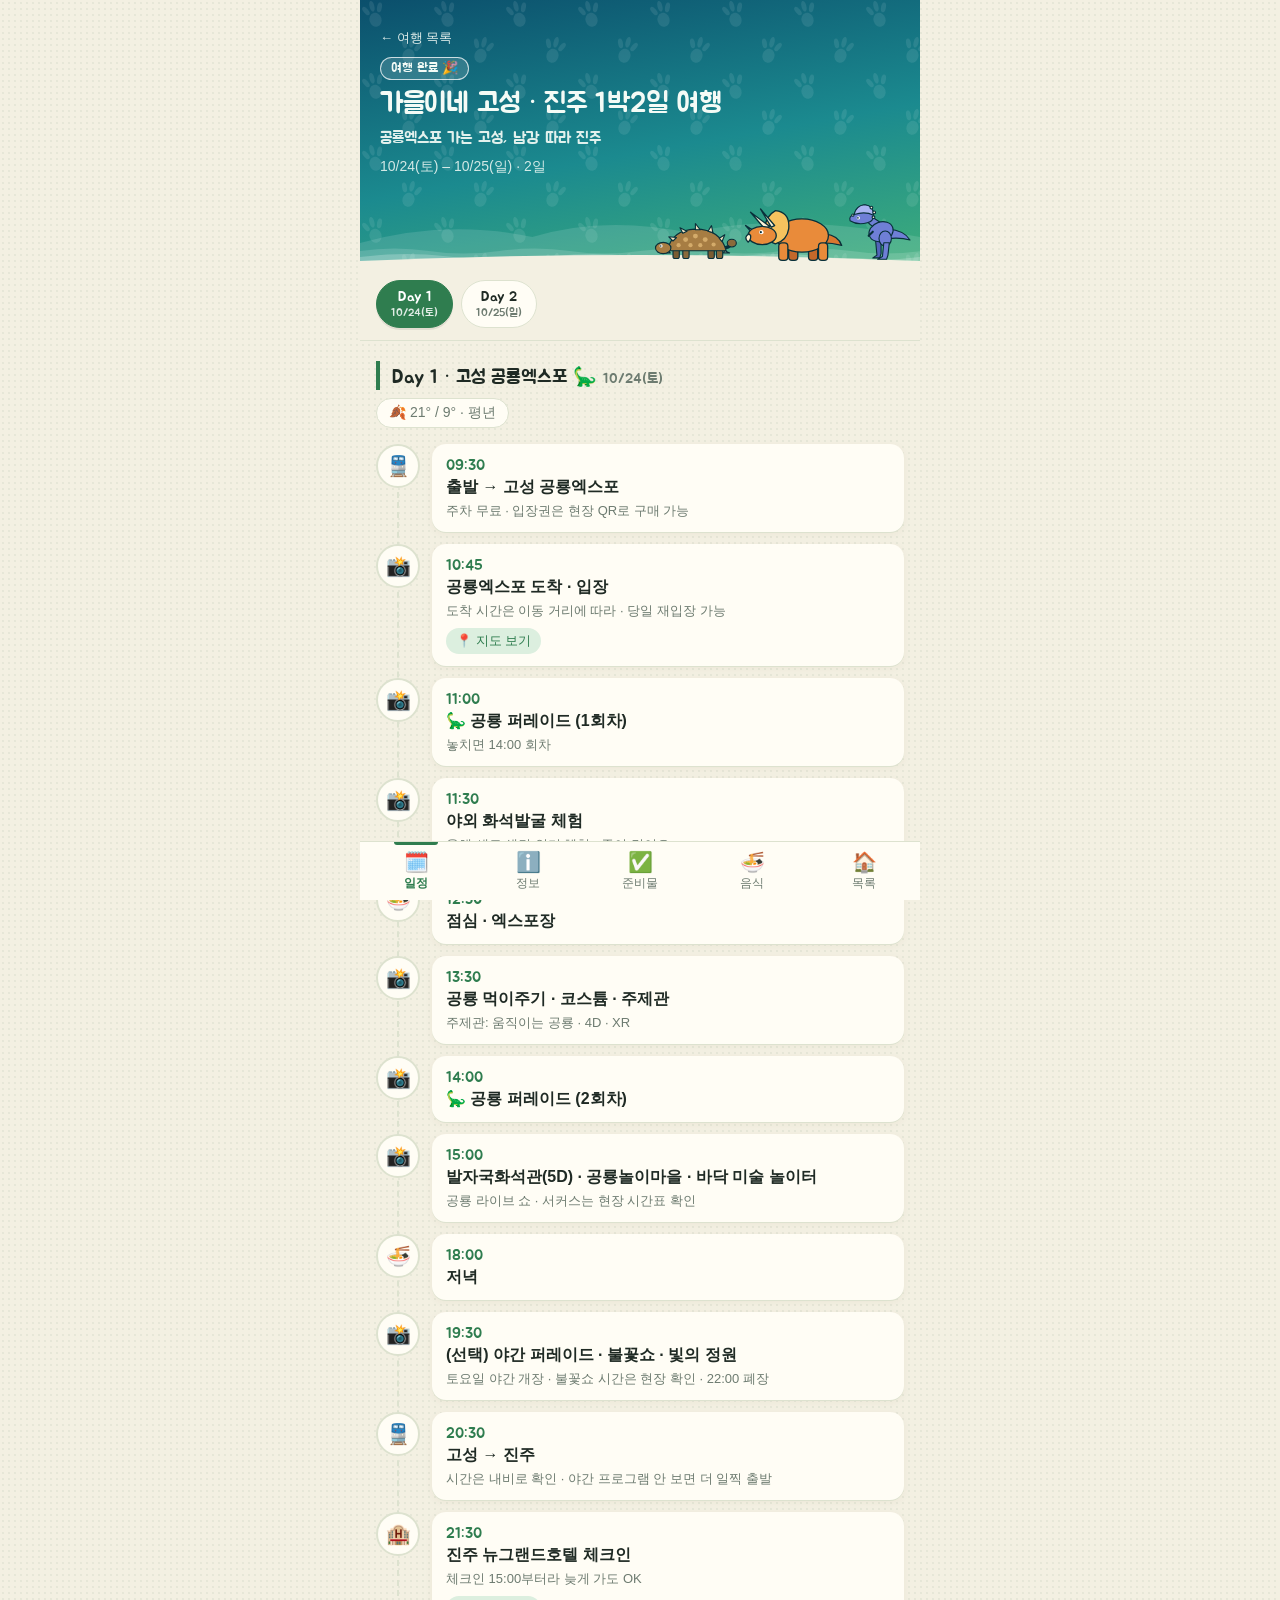
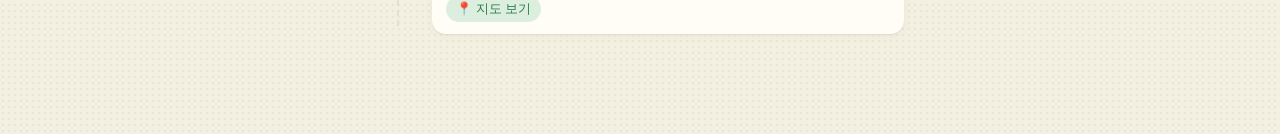
==== goseong-jinju.html @ 4edb0001 "Add dinosaur expo guide and parade times to the Goseong page Info tab gets a page-only expo section " ====
<!doctype html>
<html lang="ko">
<head>
  <meta charset="utf-8">
  <meta name="viewport" content="width=device-width, initial-scale=1, viewport-fit=cover">
  <meta name="theme-color" content="#0b4f6c">
  <meta name="apple-mobile-web-app-capable" content="yes">
  <title>고성 · 진주 여행</title>
  <link rel="preconnect" href="https://fonts.googleapis.com">
  <link rel="preconnect" href="https://fonts.gstatic.com" crossorigin>
  <link rel="stylesheet" href="https://fonts.googleapis.com/css2?family=Jua&family=Noto+Serif+KR:wght@500;700&display=swap">
  <!-- 브라우저 캐시 때문에 새 화면 + 예전 스크립트가 섞이지 않도록 항상 최신 파일을 받음 -->
  <script>window.V = Date.now();</script>
  <script>document.write('<link rel="stylesheet" href="style.css?v=' + V + '">');</script>
  <noscript><link rel="stylesheet" href="style.css"></noscript>
  <!-- 고성 페이지 전용 디자인: 바닷가 + 공룡 (공용 style.css 위에 덮어쓰기 · 도쿄 페이지에는 영향 없음) -->
  <style>
    :root {
      --bg: #f3f0e2;            /* 모래사장 */
      --card: #fffdf5;
      --text: #1f2a24;
      --muted: #6d7b70;
      --line: #dde2cf;
      --primary: #2f7d4f;       /* 공룡 초록 */
      --primary-soft: #dcefdf;
      --now: #e07b2e;
      --gold: #c9962e;
      --serif: "Jua", "Noto Serif KR", sans-serif;
    }
    @media (prefers-color-scheme: dark) {
      :root {
        --bg: #121b18;
        --card: #1b2622;
        --text: #e6efe8;
        --muted: #94a89b;
        --line: #2c3b35;
        --primary: #6cc28c;
        --primary-soft: #1f3a2c;
        --now: #f0a05a;
        --gold: #e0b45a;
      }
    }
    body { background-image: radial-gradient(rgba(60, 110, 80, .07) 1px, transparent 1px); }
    /* Jua 는 굵기가 하나뿐이라 가짜 굵게 처리 끄기 */
    .hero h1, h2, .dday, .tabs button, .card .time, .fx-rate b, .grp, .filter button { font-weight: 400; }
    .hero h1 { font-size: 28px; }

    /* 상단: 바다 → 숲 그라데이션 + 공룡 발자국 무늬 */
    .hero {
      color: #f4fbf6;
      background:
        url("data:image/svg+xml,%3Csvg xmlns='http://www.w3.org/2000/svg' width='72' height='72' viewBox='0 0 72 72'%3E%3Cg fill='%23fff' fill-opacity='.09'%3E%3Cg transform='translate(14 14) rotate(-15)'%3E%3Cellipse cx='0' cy='6' rx='6' ry='7'/%3E%3Cellipse cx='-7' cy='-5' rx='2.4' ry='5' transform='rotate(-25 -7 -5)'/%3E%3Cellipse cx='0' cy='-8' rx='2.4' ry='5.5'/%3E%3Cellipse cx='7' cy='-5' rx='2.4' ry='5' transform='rotate(25 7 -5)'/%3E%3C/g%3E%3Cg transform='translate(50 50) rotate(15)'%3E%3Cellipse cx='0' cy='6' rx='6' ry='7'/%3E%3Cellipse cx='-7' cy='-5' rx='2.4' ry='5' transform='rotate(-25 -7 -5)'/%3E%3Cellipse cx='0' cy='-8' rx='2.4' ry='5.5'/%3E%3Cellipse cx='7' cy='-5' rx='2.4' ry='5' transform='rotate(25 7 -5)'/%3E%3C/g%3E%3C/g%3E%3C/svg%3E"),
        linear-gradient(170deg, #0b4f6c 0%, #1b8a8f 55%, #3fae7a 100%);
    }
    .hero .back { display: inline-block; margin-bottom: 10px; font-size: 13px; color: #f4fbf6; text-decoration: none; opacity: .9; }
    .dday { color: #f4fbf6; background: rgba(255,255,255,.14); border-color: rgba(255,255,255,.75); border-radius: 999px; }
    .scene .fuji { fill: rgba(255,255,255,.12); }
    .scene .sea { fill: rgba(255,255,255,.22); }
    .scene .sea2 { fill: rgba(255,255,255,.14); }

    /* 해변의 공룡 친구들 (통통 뛰는 움직임) */
    .hero { padding-bottom: 92px; }
    .hero > .herd {
      position: absolute !important; z-index: 2 !important;
      right: 10px; bottom: 6px;
      display: flex; align-items: flex-end; gap: 6px; pointer-events: none;
    }
    .herd svg { display: block; overflow: visible; animation: hop 2.6s ease-in-out infinite; transform-origin: 50% 100%; }
    .herd .o { stroke: #08303a; stroke-width: 1.6; stroke-linejoin: round; }
    .herd .ankylo { width: 84px; height: 42px; animation-delay: -.4s; }
    .herd .trike  { width: 100px; height: 58px; animation-delay: -1.3s; }
    .herd .pachy  { width: 62px; height: 62px; animation: nod 1.8s ease-in-out infinite; }
    @keyframes hop { 0%, 70%, 100% { transform: translateY(0); } 80% { transform: translateY(-6px); } 90% { transform: translateY(0) scaleY(.96); } }
    @keyframes nod { 0%, 60%, 100% { transform: rotate(0); } 75% { transform: rotate(-8deg); } 85% { transform: rotate(3deg); } }
    @media (prefers-reduced-motion: reduce) { .herd svg { animation: none !important; } }

    /* 정보 탭: 공룡엑스포 안내 */
    .expo-note { font-size: 13px; color: var(--muted); margin: -6px 0 12px; }
    .expo-table { width: 100%; border-collapse: collapse; background: var(--card); border-radius: var(--radius); overflow: hidden; box-shadow: 0 1px 0 var(--line); margin-bottom: 16px; font-size: 14px; }
    .expo-table th, .expo-table td { padding: 9px 10px; border-bottom: 1px solid var(--line); text-align: left; vertical-align: top; }
    .expo-table tr:last-child td { border-bottom: 0; }
    .expo-table th { background: var(--primary-soft); color: var(--primary); font-weight: 600; font-size: 13px; }
    .expo-table td:first-child { white-space: nowrap; font-family: var(--serif); color: var(--primary); }
    .expo-table td:last-child { color: var(--muted); font-size: 12px; }
    .expo-sub { font-family: var(--serif); font-size: 17px; font-weight: 400; margin: 18px 0 10px; }
    .expo-tips { margin: 0 0 12px; padding: 12px 14px 12px 30px; background: var(--card); border-radius: var(--radius); box-shadow: 0 1px 0 var(--line); font-size: 14px; }
    .expo-tips li { margin: 3px 0; }
    .expo-tel { display: inline-block; margin: 0 0 12px; color: var(--primary); }

    .card .time { font-size: 15px; }
    .tabs button.active { box-shadow: 0 2px 0 rgba(0,0,0,.08); }
    @media (prefers-color-scheme: dark) {
      .tabs button.active, .filter button.on { color: #0f1a15; }
    }
  </style>
</head>
<body>
  <header class="hero">
    <a class="back" href="home.html">← 여행 목록</a><br>
    <figure class="photo" id="photo" hidden><img id="photo-img" alt=""></figure>
    <p class="dday" id="dday"></p>
    <h1 id="title"></h1>
    <p class="sub" id="subtitle"></p>
    <p class="range" id="range"></p>
    <!-- 가을이가 좋아하는 공룡 셋: 안킬로사우루스 · 트리케라톱스 · 파키케팔로사우루스 -->
    <div class="herd">
      <svg class="ankylo" role="img" aria-label="안킬로사우루스" viewBox="0 0 120 60">
      <g class="o">
      <path fill="#b88c4e" d="M101 40 Q110 40 113 34" stroke-width="5" stroke-linecap="round"/>
      <path fill="none" d="M101 40 Q110 40 113 34"/>
      <ellipse cx="114" cy="33" rx="6.5" ry="5.5" fill="#8a6a3b"/>
      <rect x="30" y="40" width="9" height="15" rx="3" fill="#7a5c32"/>
      <rect x="44" y="41" width="9" height="14" rx="3" fill="#8a6a3b"/>
      <rect x="80" y="41" width="9" height="14" rx="3" fill="#7a5c32"/>
      <rect x="92" y="40" width="9" height="15" rx="3" fill="#8a6a3b"/>
      <path fill="#a77d43" d="M22 44 Q28 14 62 13 Q98 13 106 44 Z"/>
      <path fill="#f3e3c0" d="M30 30 L24 24 L35 25 Z M44 19 L40 11 L50 16 Z M62 14 L62 5 L69 14 Z M80 16 L85 8 L87 18 Z M96 26 L104 21 L100 31 Z"/>
      <path fill="#f3e3c0" d="M24 44 L17 47 L26 47 Z M104 44 L111 47 L102 47 Z"/>
      <ellipse cx="16" cy="40" rx="11" ry="8" fill="#a77d43"/>
      </g>
      <g fill="#d4ab6a"><circle cx="48" cy="28" r="3.5"/><circle cx="62" cy="23" r="3.5"/><circle cx="76" cy="28" r="3.5"/><circle cx="55" cy="36" r="3"/><circle cx="69" cy="36" r="3"/><circle cx="88" cy="35" r="3"/><circle cx="38" cy="36" r="3"/></g>
      <circle cx="13" cy="37" r="2.2" fill="#fff"/><circle cx="12.5" cy="37" r="1.1" fill="#08303a"/>
      </svg>
      <svg class="trike" role="img" aria-label="트리케라톱스" viewBox="0 0 120 70">
      <g class="o">
      <path fill="#d9772f" d="M100 36 Q116 38 120 50 Q108 47 98 47 Z"/>
      <rect x="80" y="48" width="11" height="20" rx="4" fill="#c4682a"/>
      <rect x="56" y="48" width="11" height="20" rx="4" fill="#c4682a"/>
      <ellipse cx="72" cy="38" rx="32" ry="20" fill="#e98b3a"/>
      <rect x="92" y="47" width="11" height="21" rx="4" fill="#e98b3a"/>
      <rect x="44" y="47" width="11" height="21" rx="4" fill="#e98b3a"/>
      <path fill="#f6c25e" d="M30 44 Q22 18 40 8 Q58 10 56 30 Q54 44 40 48 Z"/>
      <path fill="#fff3d6" d="M27 30 L10 10 L33 27 Z M35 28 L22 6 L39 26 Z M12 35 L4 26 L15 33 Z"/>
      <ellipse cx="24" cy="38" rx="17" ry="11" fill="#e98b3a"/>
      <path fill="#fff3d6" d="M8 36 Q1 40 7 46 Q11 43 10 38 Z"/>
      </g>
      <g fill="#f6c25e" opacity=".7"><circle cx="40" cy="15" r="2"/><circle cx="50" cy="18" r="2"/><circle cx="52" cy="30" r="2"/></g>
      <circle cx="23" cy="34" r="2.6" fill="#fff"/><circle cx="22.4" cy="34" r="1.3" fill="#08303a"/>
      </svg>
      <svg class="pachy" role="img" aria-label="파키케팔로사우루스" viewBox="0 0 90 90">
      <g class="o">
      <path fill="#6f7fd6" d="M58 42 Q82 44 90 58 Q76 54 58 56 Z"/>
      <path fill="#5262b8" d="M40 58 L42 80 L36 84 L46 84 L48 78 L48 58 Z"/>
      <path fill="#6f7fd6" d="M26 28 Q32 38 40 40 L46 32 Q38 28 34 22 Z"/>
      <ellipse cx="48" cy="46" rx="18" ry="14" fill="#6f7fd6" transform="rotate(-20 48 46)"/>
      <ellipse cx="54" cy="56" rx="9" ry="11" fill="#6f7fd6"/>
      <path fill="#6f7fd6" d="M52 62 L50 82 L43 86 L56 86 L58 80 L60 62 Z"/>
      <path fill="none" stroke-width="3" stroke-linecap="round" d="M36 46 L30 52"/>
      <path fill="#6f7fd6" d="M3 30 Q1 23 9 21 Q12 8 24 7 Q37 8 37 22 Q37 31 28 33 Q14 37 3 30 Z"/>
      <path fill="#aab4f2" d="M9 21 Q12 8 24 7 Q37 8 37 22 Q25 16 9 21 Z"/>
      </g>
      <g fill="#fff3d6" class="o" stroke-width="1"><circle cx="38" cy="18" r="2"/><circle cx="37" cy="25" r="2"/><circle cx="34" cy="11" r="2"/><circle cx="7" cy="22" r="1.6"/></g>
      <circle cx="15" cy="26" r="2.4" fill="#fff"/><circle cx="14.4" cy="26" r="1.2" fill="#08303a"/>
      </svg>
    </div>
    <svg class="scene" viewBox="0 0 390 72" preserveAspectRatio="none" aria-hidden="true">
      <!-- 남해안 섬 · 바다 물결 -->
      <path class="fuji" d="M0 72 L0 46 Q60 22 120 40 Q170 18 230 36 Q290 14 390 40 L390 72 Z"/>
      <path class="sea2" d="M0 54 Q24 49 48 54 T97 54 T146 54 T195 54 T244 54 T293 54 T342 54 T391 54 L390 72 L0 72 Z"/>
      <path class="sea" d="M0 60 Q32 54 65 60 T130 60 T195 60 T260 60 T325 60 T390 60 L390 72 L0 72 Z"/>
      <path class="ground" d="M0 72 L0 64 Q195 52 390 64 L390 72 Z"/>
    </svg>
  </header>

  <nav class="tabs" id="tabs" aria-label="일자 선택"></nav>

  <main>
    <section id="day-view"></section>
    <section id="info-view" hidden>
      <div id="summary-box"></div>
      <div id="expo-box"></div>
      <div id="wx-box"></div>
      <div id="fx-box"></div>
      <div id="info-box"></div>
    </section>
    <section id="check-view" hidden></section>
    <section id="food-view" hidden></section>
  </main>

  <nav class="bottom-bar" aria-label="메뉴">
    <button data-view="day" class="active"><span>🗓️</span>일정</button>
    <button data-view="info"><span>ℹ️</span>정보</button>
    <button data-view="check"><span>✅</span>준비물</button>
    <button data-view="food"><span>🍜</span>음식</button>
    <a class="bar-link" href="home.html"><span>🏠</span>목록</a>
  </nav>

  <script>
    document.write('<script src="goseong-jinju.js?v=' + V + '"><\/script>' +
                   '<script src="app.js?v=' + V + '"><\/script>');
  </script>
  <script>
    // 정보 탭 "공룡엑스포 안내" — 이 페이지에서만 그림 (공용 app.js 는 그대로)
    (function () {
      const X = window.TRIP && window.TRIP.expo, box = document.getElementById("expo-box");
      if (!X || !box) return;
      const esc = (s) => String(s).replace(/[&<>"']/g, (c) => ({ "&": "&amp;", "<": "&lt;", ">": "&gt;", '"': "&quot;", "'": "&#39;" }[c]));
      box.innerHTML = `
        <h2>${esc(X.title)}</h2>
        ${X.note ? `<p class="expo-note">${esc(X.note)}</p>` : ""}
        <table class="expo-table">
          <thead><tr><th>시간</th><th>프로그램</th><th>비고</th></tr></thead>
          <tbody>${X.schedule.map((r) => `<tr><td>${esc(r[0])}</td><td>${esc(r[1])}</td><td>${esc(r[2])}</td></tr>`).join("")}</tbody>
        </table>
        <h3 class="expo-sub">주요 체험 · 볼거리</h3>
        <ul class="list">${X.programs.map((p) => `
          <li><div class="emoji">${p.icon}</div><div>
            <div class="value">${esc(p.name)}</div>
            ${p.memo ? `<div class="label">${esc(p.memo)}</div>` : ""}
          </div></li>`).join("")}
        </ul>
        <h3 class="expo-sub">입장권 · 관람 팁</h3>
        <ul class="expo-tips">${X.tips.map((t) => `<li>${esc(t)}</li>`).join("")}</ul>
        ${X.tel ? `<a class="expo-tel" href="tel:${esc(X.tel)}">📞 문의 ${esc(X.telLabel || X.tel)}</a>` : ""}
        ${X.link ? `<a class="btn-link" href="${esc(X.link.url)}" target="_blank" rel="noopener">🦕 ${esc(X.link.label)} ↗</a>` : ""}`;
    })();
  </script>
</body>
</html>
---- style.css ----
:root {
  --bg: #f6efe3;            /* 和紙 */
  --card: #fffaf1;
  --text: #2d2420;          /* 墨 */
  --muted: #8a796b;
  --line: #e7d9c4;
  --primary: #a8322d;       /* 紅葉 */
  --primary-soft: #f5e1d5;
  --now: #d2691e;           /* 柿 */
  --gold: #b8862f;
  --radius: 14px;
  --serif: "Noto Serif KR", "Shippori Mincho", serif;
}
@media (prefers-color-scheme: dark) {
  :root {
    --bg: #1b1613;
    --card: #271f1a;
    --text: #efe5d6;
    --muted: #a8978a;
    --line: #3e3229;
    --primary: #e27a66;
    --primary-soft: #45271f;
    --now: #f0a05a;
    --gold: #d9aa55;
  }
}

* { box-sizing: border-box; }
[hidden] { display: none !important; }
html { -webkit-text-size-adjust: 100%; }
body {
  margin: 0;
  font-family: -apple-system, BlinkMacSystemFont, "Apple SD Gothic Neo", "Pretendard", "Noto Sans KR", sans-serif;
  background-color: var(--bg);
  /* 은은한 和紙 결 */
  background-image: radial-gradient(rgba(140, 100, 60, .06) 1px, transparent 1px);
  background-size: 6px 6px;
  color: var(--text);
  padding-bottom: calc(72px + env(safe-area-inset-bottom));
  max-width: 560px;
  margin-inline: auto;
}

/* ── 상단: 단풍 + 青海波 + 후지산/도리이 ── */
.hero {
  position: relative; overflow: hidden;
  color: #fff8ee;
  padding: calc(28px + env(safe-area-inset-top)) 20px 64px;
  background:
    url("data:image/svg+xml,%3Csvg xmlns='http://www.w3.org/2000/svg' width='40' height='20' viewBox='0 0 40 20'%3E%3Cg fill='none' stroke='%23fff' stroke-opacity='.09' stroke-width='1.2'%3E%3Cpath d='M0 20a20 20 0 0 1 40 0M6 20a14 14 0 0 1 28 0M12 20a8 8 0 0 1 16 0M-20 10a20 20 0 0 1 40 0M20 10a20 20 0 0 1 40 0'/%3E%3C/g%3E%3C/svg%3E"),
    linear-gradient(165deg, #5e1a1a 0%, #a8322d 50%, #d2691e 100%);
}
.hero > *:not(.scene):not(.leaves):not(.photo) { position: relative; z-index: 2; }
.hero h1 {
  margin: 6px 0 4px; font-family: var(--serif);
  font-size: 26px; font-weight: 700; line-height: 1.35;
  word-break: keep-all; letter-spacing: -.01em;
}
.hero .sub { margin: 0; opacity: .92; font-family: var(--serif); }
.hero .range { margin: 10px 0 0; font-size: 14px; opacity: .85; }
.dday {
  display: inline-block; margin: 0;
  font-family: var(--serif); font-weight: 700; font-size: 13px;
  color: #fff8ee; background: rgba(255,248,238,.14);
  border: 1.5px solid rgba(255,248,238,.7);
  padding: 2px 10px; border-radius: 4px;   /* 도장(判子) 느낌 */
}
.scene {
  position: absolute; left: 0; right: 0; bottom: -1px; z-index: 1;
  width: 100%; height: 72px; display: block; pointer-events: none;
}
.scene .fuji { fill: rgba(255,248,238,.16); }
.scene .snow { fill: rgba(255,248,238,.5); }
.scene .torii { fill: #2d1512; opacity: .55; }
.scene .ground { fill: var(--bg); }

.leaves { position: absolute; inset: 0; z-index: 1; pointer-events: none; }
.leaves span {
  position: absolute; top: -24px; font-size: 16px; opacity: .85;
  animation: fall linear infinite;
}
.leaves span:nth-child(1) { left: 8%;  animation-duration: 11s; animation-delay: -2s; }
.leaves span:nth-child(2) { left: 30%; animation-duration: 14s; animation-delay: -8s; font-size: 12px; }
.leaves span:nth-child(3) { left: 55%; animation-duration: 12s; animation-delay: -5s; }
.leaves span:nth-child(4) { left: 75%; animation-duration: 16s; animation-delay: -11s; font-size: 13px; }
.leaves span:nth-child(5) { left: 90%; animation-duration: 13s; animation-delay: -1s; font-size: 18px; }
@keyframes fall {
  0%   { transform: translate(0, 0) rotate(0deg); }
  50%  { transform: translate(-18px, 160px) rotate(180deg); }
  100% { transform: translate(10px, 340px) rotate(360deg); }
}
@media (prefers-reduced-motion: reduce) { .leaves { display: none; } }

.tabs {
  position: sticky; top: 0; z-index: 5;
  display: flex; gap: 8px; overflow-x: auto;
  padding: 12px 16px;
  background: var(--bg);
  border-bottom: 1px solid var(--line);
  scrollbar-width: none;
}
.tabs::-webkit-scrollbar { display: none; }
.tabs button {
  flex: 0 0 auto;
  border: 1px solid var(--line);
  background: var(--card); color: var(--text);
  border-radius: 999px; padding: 8px 14px;
  font-size: 14px; line-height: 1.2; cursor: pointer;
}
.tabs button small { display: block; font-size: 11px; color: var(--muted); }
.tabs button.active { background: var(--primary); border-color: var(--primary); color: #fff; }
.tabs button.active small { color: rgba(255,255,255,.85); }
.tabs button.today:not(.active) { border-color: var(--now); }

main { padding: 16px; }
h2 {
  font-family: var(--serif); font-size: 19px; font-weight: 700;
  margin: 4px 0 16px; padding-left: 12px;
  border-left: 4px solid var(--primary);
  word-break: keep-all;
}
h2 small { color: var(--muted); font-weight: 400; font-size: 14px; margin-left: 6px; }

.timeline { list-style: none; margin: 0; padding: 0; position: relative; }
.timeline::before {
  content: ""; position: absolute; left: 21px; top: 8px; bottom: 8px;
  width: 0; border-left: 2px dashed var(--line);
}
.item { position: relative; display: flex; gap: 12px; margin-bottom: 12px; }
.item .icon {
  flex: 0 0 44px; height: 44px; border-radius: 50%;
  display: grid; place-items: center; font-size: 20px;
  background: var(--card); border: 2px solid var(--line); z-index: 1;
}
.item.now .icon { border-color: var(--now); box-shadow: 0 0 0 4px rgba(210,105,30,.22); }
.item.done { opacity: .55; }
.card {
  flex: 1; min-width: 0;
  background: var(--card); border-radius: var(--radius);
  padding: 12px 14px;
  box-shadow: 0 1px 0 var(--line), 0 2px 8px rgba(90,50,20,.05);
}
.card .time { font-size: 13px; font-weight: 700; color: var(--primary); }
.item.now .card .time { color: var(--now); }
.card .title { margin: 2px 0 0; font-size: 16px; font-weight: 600; overflow-wrap: anywhere; }
.card .memo { margin: 4px 0 0; font-size: 13px; color: var(--muted); }
.card a.map {
  display: inline-block; margin-top: 8px;
  font-size: 13px; color: var(--primary); text-decoration: none;
  background: var(--primary-soft); padding: 4px 10px; border-radius: 999px;
}

.list { list-style: none; margin: 0; padding: 0; }
.list li {
  background: var(--card); border-radius: var(--radius);
  padding: 14px; margin-bottom: 10px;
  display: flex; gap: 12px; align-items: flex-start;
}
.list .emoji { font-size: 22px; }
.list .label { font-size: 12px; color: var(--muted); }
.list .value { font-size: 15px; margin-top: 2px; overflow-wrap: anywhere; }
.list a { color: var(--primary); }

.check li { align-items: center; cursor: pointer; user-select: none; }
.check input { width: 22px; height: 22px; accent-color: var(--primary); }
.check li.checked span { text-decoration: line-through; color: var(--muted); }
.progress { font-size: 14px; color: var(--muted); margin: -8px 0 12px; }

.bottom-bar {
  position: fixed; bottom: 0; left: 50%; transform: translateX(-50%);
  width: 100%; max-width: 560px;
  display: flex; background: var(--card);
  border-top: 1px solid var(--line);
  padding-bottom: env(safe-area-inset-bottom);
  z-index: 10;
}
.bottom-bar button, .bottom-bar .bar-link {
  flex: 1; border: 0; background: none; color: var(--muted);
  padding: 8px 0 10px; font-size: 12px; cursor: pointer;
}
.bottom-bar .bar-link { text-align: center; text-decoration: none; font-family: inherit; }
.bottom-bar button, .bottom-bar .bar-link { line-height: 1.2; font-family: inherit; }
.bottom-bar button span, .bottom-bar .bar-link span { display: block; font-size: 20px; margin-bottom: 2px; }
.bottom-bar button.active { color: var(--primary); font-weight: 700; }

.day-wx { margin: -8px 0 16px; }
.wx {
  display: inline-block; font-size: 14px;
  background: var(--card); border: 1px solid var(--line);
  padding: 5px 12px; border-radius: 999px;
}
.wx.normal { color: var(--muted); }
.wx-list {
  list-style: none; margin: 0 0 20px; padding: 4px 14px;
  background: var(--card); border-radius: var(--radius);
}
.wx-list li {
  display: grid; grid-template-columns: 72px 28px 1fr auto 56px;
  align-items: center; gap: 6px;
  padding: 10px 0; border-bottom: 1px solid var(--line); font-size: 14px;
}
.wx-list li:last-child { border-bottom: 0; }
.wx-list .i { font-size: 20px; }
.wx-list .l { color: var(--muted); }
.wx-list .t b { font-weight: 700; }
.wx-list .r { text-align: right; color: var(--primary); font-size: 13px; }
.wx-link { font-size: 13px; color: var(--primary); text-decoration: none; margin-left: 6px; }
.btn-link {
  display: block; text-align: center; margin: 0 0 24px;
  padding: 12px; border-radius: var(--radius);
  background: var(--primary-soft); color: var(--primary);
  font-weight: 600; text-decoration: none;
}

.fx-card { background: var(--card); border-radius: var(--radius); padding: 16px; margin-bottom: 12px; }
.fx-rate b { display: block; font-size: 22px; }
.fx-rate span { font-size: 12px; color: var(--muted); }
.fx-conv { display: flex; align-items: center; gap: 8px; margin-top: 14px; flex-wrap: wrap; }
.fx-conv input {
  width: 120px; font-size: 16px; padding: 8px 10px;
  border: 1px solid var(--line); border-radius: 10px;
  background: var(--bg); color: var(--text);
}
.fx-conv b { font-size: 18px; color: var(--primary); }
.fx-quick { display: flex; gap: 6px; flex-wrap: wrap; margin-top: 10px; }
.fx-quick button {
  border: 1px solid var(--line); background: var(--bg); color: var(--text);
  border-radius: 999px; padding: 5px 10px; font-size: 13px; cursor: pointer;
}

/* 가을 포인트 */
.tabs { background: color-mix(in srgb, var(--bg) 92%, transparent); backdrop-filter: blur(6px); -webkit-backdrop-filter: blur(6px); }
.tabs button { font-family: var(--serif); }
.card .time, .fx-rate b { font-family: var(--serif); }
.list li, .fx-card, .wx-list { box-shadow: 0 1px 0 var(--line); }
.bottom-bar { background: var(--card); }
.bottom-bar button.active { position: relative; }
.bottom-bar button.active::after {
  content: ""; position: absolute; top: 0; left: 30%; right: 30%;
  height: 3px; border-radius: 0 0 3px 3px; background: var(--primary);
}
@media (prefers-color-scheme: dark) {
  .tabs button.active { color: #1b1613; }
  .tabs button.active small { color: rgba(27,22,19,.75); }
}
.sync { font-size: 13px; margin: -4px 0 12px; color: var(--muted); }
.sync-live { color: #3f7d4e; }
.sync-offline { color: var(--now); }
@media (prefers-color-scheme: dark) { .sync-live { color: #8cc79a; } }

/* 상단 사진: 폴라로이드 느낌 */
.photo {
  position: absolute; z-index: 3; top: calc(22px + env(safe-area-inset-top)); right: 18px;
  width: 104px; margin: 0; padding: 5px 5px 16px;
  background: #fffaf1; border-radius: 3px;
  box-shadow: 0 6px 16px rgba(40, 10, 5, .35);
  transform: rotate(4deg);
}
.photo::before {   /* 마스킹 테이프 */
  content: ""; position: absolute; top: -8px; left: 50%; width: 44px; height: 14px;
  transform: translateX(-50%) rotate(-3deg);
  background: rgba(232, 196, 120, .75);
}
.photo img { display: block; width: 100%; aspect-ratio: 1; object-fit: cover; border-radius: 1px; }
.hero.has-photo .dday,
.hero.has-photo h1 { margin-right: 118px; }
.wx-list .l small { display: block; font-size: 11px; color: var(--now); }
.check .ck-body { display: flex; flex-direction: column; gap: 2px; min-width: 0; }
.check .ck-body small { font-size: 12px; color: var(--muted); }
.check .ck-body .map {
  align-self: flex-start; margin-top: 6px; font-size: 13px; text-decoration: none;
  color: var(--primary); background: var(--primary-soft); padding: 4px 10px; border-radius: 999px;
}
.check li.checked .ck-body small { text-decoration: none; }
.check input { flex: 0 0 22px; }

/* 한줄평 */
.review-area { display: flex; flex-direction: column; gap: 6px; margin-top: 8px; }
.review-row { display: flex; align-items: center; gap: 6px; flex-wrap: wrap; }
.review-row .who { flex: 0 0 auto; min-width: 2.6em; font-size: 13px; color: var(--primary); }
.review { margin: 0; font-size: 14px; color: var(--text); background: var(--bg); border-radius: 10px; padding: 6px 10px; flex: 1 1 auto; min-width: 0; overflow-wrap: anywhere; }
.check li.checked .review-area span, .check li.checked .review { text-decoration: none; }
.review-area button {
  border: 1px solid var(--line); background: var(--card); color: var(--primary);
  border-radius: 999px; padding: 4px 10px; font-size: 13px; cursor: pointer;
}
.review-area button.ghost { color: var(--muted); }
.review-area .review-add { background: var(--bg); }
.review-edit .review-in {
  flex: 1 1 160px; min-width: 0; font-size: 16px; padding: 7px 10px;
  border: 1px solid var(--line); border-radius: 10px; background: var(--bg); color: var(--text);
}
.review-edit button[data-act="save"] { background: var(--primary); color: #fff; border-color: var(--primary); }
.grp { font-family: var(--serif); font-size: 17px; margin: 22px 0 10px; }
.grp small { font-family: inherit; font-weight: 400; font-size: 13px; color: var(--muted); margin-left: 4px; }
.filter { display: flex; gap: 8px; margin: 4px 0 6px; }
.filter button {
  flex: 1; border: 1px solid var(--line); background: var(--card); color: var(--text);
  border-radius: 999px; padding: 8px 6px; font-size: 14px; cursor: pointer; font-family: var(--serif);
}
.filter button small { color: var(--muted); font-size: 12px; }
.filter button.on { background: var(--primary); border-color: var(--primary); color: #fff; }
.filter button.on small { color: rgba(255,255,255,.85); }
@media (prefers-color-scheme: dark) { .filter button.on { color: #1b1613; } .filter button.on small { color: rgba(27,22,19,.75); } }
.summary-card { background: var(--card); border-radius: var(--radius); padding: 12px 14px; margin-bottom: 24px; box-shadow: 0 1px 0 var(--line); }
.summary-card .review-area { margin-top: 0; }
---- style.css ----
:root {
  --bg: #f6efe3;            /* 和紙 */
  --card: #fffaf1;
  --text: #2d2420;          /* 墨 */
  --muted: #8a796b;
  --line: #e7d9c4;
  --primary: #a8322d;       /* 紅葉 */
  --primary-soft: #f5e1d5;
  --now: #d2691e;           /* 柿 */
  --gold: #b8862f;
  --radius: 14px;
  --serif: "Noto Serif KR", "Shippori Mincho", serif;
}
@media (prefers-color-scheme: dark) {
  :root {
    --bg: #1b1613;
    --card: #271f1a;
    --text: #efe5d6;
    --muted: #a8978a;
    --line: #3e3229;
    --primary: #e27a66;
    --primary-soft: #45271f;
    --now: #f0a05a;
    --gold: #d9aa55;
  }
}

* { box-sizing: border-box; }
[hidden] { display: none !important; }
html { -webkit-text-size-adjust: 100%; }
body {
  margin: 0;
  font-family: -apple-system, BlinkMacSystemFont, "Apple SD Gothic Neo", "Pretendard", "Noto Sans KR", sans-serif;
  background-color: var(--bg);
  /* 은은한 和紙 결 */
  background-image: radial-gradient(rgba(140, 100, 60, .06) 1px, transparent 1px);
  background-size: 6px 6px;
  color: var(--text);
  padding-bottom: calc(72px + env(safe-area-inset-bottom));
  max-width: 560px;
  margin-inline: auto;
}

/* ── 상단: 단풍 + 青海波 + 후지산/도리이 ── */
.hero {
  position: relative; overflow: hidden;
  color: #fff8ee;
  padding: calc(28px + env(safe-area-inset-top)) 20px 64px;
  background:
    url("data:image/svg+xml,%3Csvg xmlns='http://www.w3.org/2000/svg' width='40' height='20' viewBox='0 0 40 20'%3E%3Cg fill='none' stroke='%23fff' stroke-opacity='.09' stroke-width='1.2'%3E%3Cpath d='M0 20a20 20 0 0 1 40 0M6 20a14 14 0 0 1 28 0M12 20a8 8 0 0 1 16 0M-20 10a20 20 0 0 1 40 0M20 10a20 20 0 0 1 40 0'/%3E%3C/g%3E%3C/svg%3E"),
    linear-gradient(165deg, #5e1a1a 0%, #a8322d 50%, #d2691e 100%);
}
.hero > *:not(.scene):not(.leaves):not(.photo) { position: relative; z-index: 2; }
.hero h1 {
  margin: 6px 0 4px; font-family: var(--serif);
  font-size: 26px; font-weight: 700; line-height: 1.35;
  word-break: keep-all; letter-spacing: -.01em;
}
.hero .sub { margin: 0; opacity: .92; font-family: var(--serif); }
.hero .range { margin: 10px 0 0; font-size: 14px; opacity: .85; }
.dday {
  display: inline-block; margin: 0;
  font-family: var(--serif); font-weight: 700; font-size: 13px;
  color: #fff8ee; background: rgba(255,248,238,.14);
  border: 1.5px solid rgba(255,248,238,.7);
  padding: 2px 10px; border-radius: 4px;   /* 도장(判子) 느낌 */
}
.scene {
  position: absolute; left: 0; right: 0; bottom: -1px; z-index: 1;
  width: 100%; height: 72px; display: block; pointer-events: none;
}
.scene .fuji { fill: rgba(255,248,238,.16); }
.scene .snow { fill: rgba(255,248,238,.5); }
.scene .torii { fill: #2d1512; opacity: .55; }
.scene .ground { fill: var(--bg); }

.leaves { position: absolute; inset: 0; z-index: 1; pointer-events: none; }
.leaves span {
  position: absolute; top: -24px; font-size: 16px; opacity: .85;
  animation: fall linear infinite;
}
.leaves span:nth-child(1) { left: 8%;  animation-duration: 11s; animation-delay: -2s; }
.leaves span:nth-child(2) { left: 30%; animation-duration: 14s; animation-delay: -8s; font-size: 12px; }
.leaves span:nth-child(3) { left: 55%; animation-duration: 12s; animation-delay: -5s; }
.leaves span:nth-child(4) { left: 75%; animation-duration: 16s; animation-delay: -11s; font-size: 13px; }
.leaves span:nth-child(5) { left: 90%; animation-duration: 13s; animation-delay: -1s; font-size: 18px; }
@keyframes fall {
  0%   { transform: translate(0, 0) rotate(0deg); }
  50%  { transform: translate(-18px, 160px) rotate(180deg); }
  100% { transform: translate(10px, 340px) rotate(360deg); }
}
@media (prefers-reduced-motion: reduce) { .leaves { display: none; } }

.tabs {
  position: sticky; top: 0; z-index: 5;
  display: flex; gap: 8px; overflow-x: auto;
  padding: 12px 16px;
  background: var(--bg);
  border-bottom: 1px solid var(--line);
  scrollbar-width: none;
}
.tabs::-webkit-scrollbar { display: none; }
.tabs button {
  flex: 0 0 auto;
  border: 1px solid var(--line);
  background: var(--card); color: var(--text);
  border-radius: 999px; padding: 8px 14px;
  font-size: 14px; line-height: 1.2; cursor: pointer;
}
.tabs button small { display: block; font-size: 11px; color: var(--muted); }
.tabs button.active { background: var(--primary); border-color: var(--primary); color: #fff; }
.tabs button.active small { color: rgba(255,255,255,.85); }
.tabs button.today:not(.active) { border-color: var(--now); }

main { padding: 16px; }
h2 {
  font-family: var(--serif); font-size: 19px; font-weight: 700;
  margin: 4px 0 16px; padding-left: 12px;
  border-left: 4px solid var(--primary);
  word-break: keep-all;
}
h2 small { color: var(--muted); font-weight: 400; font-size: 14px; margin-left: 6px; }

.timeline { list-style: none; margin: 0; padding: 0; position: relative; }
.timeline::before {
  content: ""; position: absolute; left: 21px; top: 8px; bottom: 8px;
  width: 0; border-left: 2px dashed var(--line);
}
.item { position: relative; display: flex; gap: 12px; margin-bottom: 12px; }
.item .icon {
  flex: 0 0 44px; height: 44px; border-radius: 50%;
  display: grid; place-items: center; font-size: 20px;
  background: var(--card); border: 2px solid var(--line); z-index: 1;
}
.item.now .icon { border-color: var(--now); box-shadow: 0 0 0 4px rgba(210,105,30,.22); }
.item.done { opacity: .55; }
.card {
  flex: 1; min-width: 0;
  background: var(--card); border-radius: var(--radius);
  padding: 12px 14px;
  box-shadow: 0 1px 0 var(--line), 0 2px 8px rgba(90,50,20,.05);
}
.card .time { font-size: 13px; font-weight: 700; color: var(--primary); }
.item.now .card .time { color: var(--now); }
.card .title { margin: 2px 0 0; font-size: 16px; font-weight: 600; overflow-wrap: anywhere; }
.card .memo { margin: 4px 0 0; font-size: 13px; color: var(--muted); }
.card a.map {
  display: inline-block; margin-top: 8px;
  font-size: 13px; color: var(--primary); text-decoration: none;
  background: var(--primary-soft); padding: 4px 10px; border-radius: 999px;
}

.list { list-style: none; margin: 0; padding: 0; }
.list li {
  background: var(--card); border-radius: var(--radius);
  padding: 14px; margin-bottom: 10px;
  display: flex; gap: 12px; align-items: flex-start;
}
.list .emoji { font-size: 22px; }
.list .label { font-size: 12px; color: var(--muted); }
.list .value { font-size: 15px; margin-top: 2px; overflow-wrap: anywhere; }
.list a { color: var(--primary); }

.check li { align-items: center; cursor: pointer; user-select: none; }
.check input { width: 22px; height: 22px; accent-color: var(--primary); }
.check li.checked span { text-decoration: line-through; color: var(--muted); }
.progress { font-size: 14px; color: var(--muted); margin: -8px 0 12px; }

.bottom-bar {
  position: fixed; bottom: 0; left: 50%; transform: translateX(-50%);
  width: 100%; max-width: 560px;
  display: flex; background: var(--card);
  border-top: 1px solid var(--line);
  padding-bottom: env(safe-area-inset-bottom);
  z-index: 10;
}
.bottom-bar button, .bottom-bar .bar-link {
  flex: 1; border: 0; background: none; color: var(--muted);
  padding: 8px 0 10px; font-size: 12px; cursor: pointer;
}
.bottom-bar .bar-link { text-align: center; text-decoration: none; font-family: inherit; }
.bottom-bar button, .bottom-bar .bar-link { line-height: 1.2; font-family: inherit; }
.bottom-bar button span, .bottom-bar .bar-link span { display: block; font-size: 20px; margin-bottom: 2px; }
.bottom-bar button.active { color: var(--primary); font-weight: 700; }

.day-wx { margin: -8px 0 16px; }
.wx {
  display: inline-block; font-size: 14px;
  background: var(--card); border: 1px solid var(--line);
  padding: 5px 12px; border-radius: 999px;
}
.wx.normal { color: var(--muted); }
.wx-list {
  list-style: none; margin: 0 0 20px; padding: 4px 14px;
  background: var(--card); border-radius: var(--radius);
}
.wx-list li {
  display: grid; grid-template-columns: 72px 28px 1fr auto 56px;
  align-items: center; gap: 6px;
  padding: 10px 0; border-bottom: 1px solid var(--line); font-size: 14px;
}
.wx-list li:last-child { border-bottom: 0; }
.wx-list .i { font-size: 20px; }
.wx-list .l { color: var(--muted); }
.wx-list .t b { font-weight: 700; }
.wx-list .r { text-align: right; color: var(--primary); font-size: 13px; }
.wx-link { font-size: 13px; color: var(--primary); text-decoration: none; margin-left: 6px; }
.btn-link {
  display: block; text-align: center; margin: 0 0 24px;
  padding: 12px; border-radius: var(--radius);
  background: var(--primary-soft); color: var(--primary);
  font-weight: 600; text-decoration: none;
}

.fx-card { background: var(--card); border-radius: var(--radius); padding: 16px; margin-bottom: 12px; }
.fx-rate b { display: block; font-size: 22px; }
.fx-rate span { font-size: 12px; color: var(--muted); }
.fx-conv { display: flex; align-items: center; gap: 8px; margin-top: 14px; flex-wrap: wrap; }
.fx-conv input {
  width: 120px; font-size: 16px; padding: 8px 10px;
  border: 1px solid var(--line); border-radius: 10px;
  background: var(--bg); color: var(--text);
}
.fx-conv b { font-size: 18px; color: var(--primary); }
.fx-quick { display: flex; gap: 6px; flex-wrap: wrap; margin-top: 10px; }
.fx-quick button {
  border: 1px solid var(--line); background: var(--bg); color: var(--text);
  border-radius: 999px; padding: 5px 10px; font-size: 13px; cursor: pointer;
}

/* 가을 포인트 */
.tabs { background: color-mix(in srgb, var(--bg) 92%, transparent); backdrop-filter: blur(6px); -webkit-backdrop-filter: blur(6px); }
.tabs button { font-family: var(--serif); }
.card .time, .fx-rate b { font-family: var(--serif); }
.list li, .fx-card, .wx-list { box-shadow: 0 1px 0 var(--line); }
.bottom-bar { background: var(--card); }
.bottom-bar button.active { position: relative; }
.bottom-bar button.active::after {
  content: ""; position: absolute; top: 0; left: 30%; right: 30%;
  height: 3px; border-radius: 0 0 3px 3px; background: var(--primary);
}
@media (prefers-color-scheme: dark) {
  .tabs button.active { color: #1b1613; }
  .tabs button.active small { color: rgba(27,22,19,.75); }
}
.sync { font-size: 13px; margin: -4px 0 12px; color: var(--muted); }
.sync-live { color: #3f7d4e; }
.sync-offline { color: var(--now); }
@media (prefers-color-scheme: dark) { .sync-live { color: #8cc79a; } }

/* 상단 사진: 폴라로이드 느낌 */
.photo {
  position: absolute; z-index: 3; top: calc(22px + env(safe-area-inset-top)); right: 18px;
  width: 104px; margin: 0; padding: 5px 5px 16px;
  background: #fffaf1; border-radius: 3px;
  box-shadow: 0 6px 16px rgba(40, 10, 5, .35);
  transform: rotate(4deg);
}
.photo::before {   /* 마스킹 테이프 */
  content: ""; position: absolute; top: -8px; left: 50%; width: 44px; height: 14px;
  transform: translateX(-50%) rotate(-3deg);
  background: rgba(232, 196, 120, .75);
}
.photo img { display: block; width: 100%; aspect-ratio: 1; object-fit: cover; border-radius: 1px; }
.hero.has-photo .dday,
.hero.has-photo h1 { margin-right: 118px; }
.wx-list .l small { display: block; font-size: 11px; color: var(--now); }
.check .ck-body { display: flex; flex-direction: column; gap: 2px; min-width: 0; }
.check .ck-body small { font-size: 12px; color: var(--muted); }
.check .ck-body .map {
  align-self: flex-start; margin-top: 6px; font-size: 13px; text-decoration: none;
  color: var(--primary); background: var(--primary-soft); padding: 4px 10px; border-radius: 999px;
}
.check li.checked .ck-body small { text-decoration: none; }
.check input { flex: 0 0 22px; }

/* 한줄평 */
.review-area { display: flex; flex-direction: column; gap: 6px; margin-top: 8px; }
.review-row { display: flex; align-items: center; gap: 6px; flex-wrap: wrap; }
.review-row .who { flex: 0 0 auto; min-width: 2.6em; font-size: 13px; color: var(--primary); }
.review { margin: 0; font-size: 14px; color: var(--text); background: var(--bg); border-radius: 10px; padding: 6px 10px; flex: 1 1 auto; min-width: 0; overflow-wrap: anywhere; }
.check li.checked .review-area span, .check li.checked .review { text-decoration: none; }
.review-area button {
  border: 1px solid var(--line); background: var(--card); color: var(--primary);
  border-radius: 999px; padding: 4px 10px; font-size: 13px; cursor: pointer;
}
.review-area button.ghost { color: var(--muted); }
.review-area .review-add { background: var(--bg); }
.review-edit .review-in {
  flex: 1 1 160px; min-width: 0; font-size: 16px; padding: 7px 10px;
  border: 1px solid var(--line); border-radius: 10px; background: var(--bg); color: var(--text);
}
.review-edit button[data-act="save"] { background: var(--primary); color: #fff; border-color: var(--primary); }
.grp { font-family: var(--serif); font-size: 17px; margin: 22px 0 10px; }
.grp small { font-family: inherit; font-weight: 400; font-size: 13px; color: var(--muted); margin-left: 4px; }
.filter { display: flex; gap: 8px; margin: 4px 0 6px; }
.filter button {
  flex: 1; border: 1px solid var(--line); background: var(--card); color: var(--text);
  border-radius: 999px; padding: 8px 6px; font-size: 14px; cursor: pointer; font-family: var(--serif);
}
.filter button small { color: var(--muted); font-size: 12px; }
.filter button.on { background: var(--primary); border-color: var(--primary); color: #fff; }
.filter button.on small { color: rgba(255,255,255,.85); }
@media (prefers-color-scheme: dark) { .filter button.on { color: #1b1613; } .filter button.on small { color: rgba(27,22,19,.75); } }
.summary-card { background: var(--card); border-radius: var(--radius); padding: 12px 14px; margin-bottom: 24px; box-shadow: 0 1px 0 var(--line); }
.summary-card .review-area { margin-top: 0; }
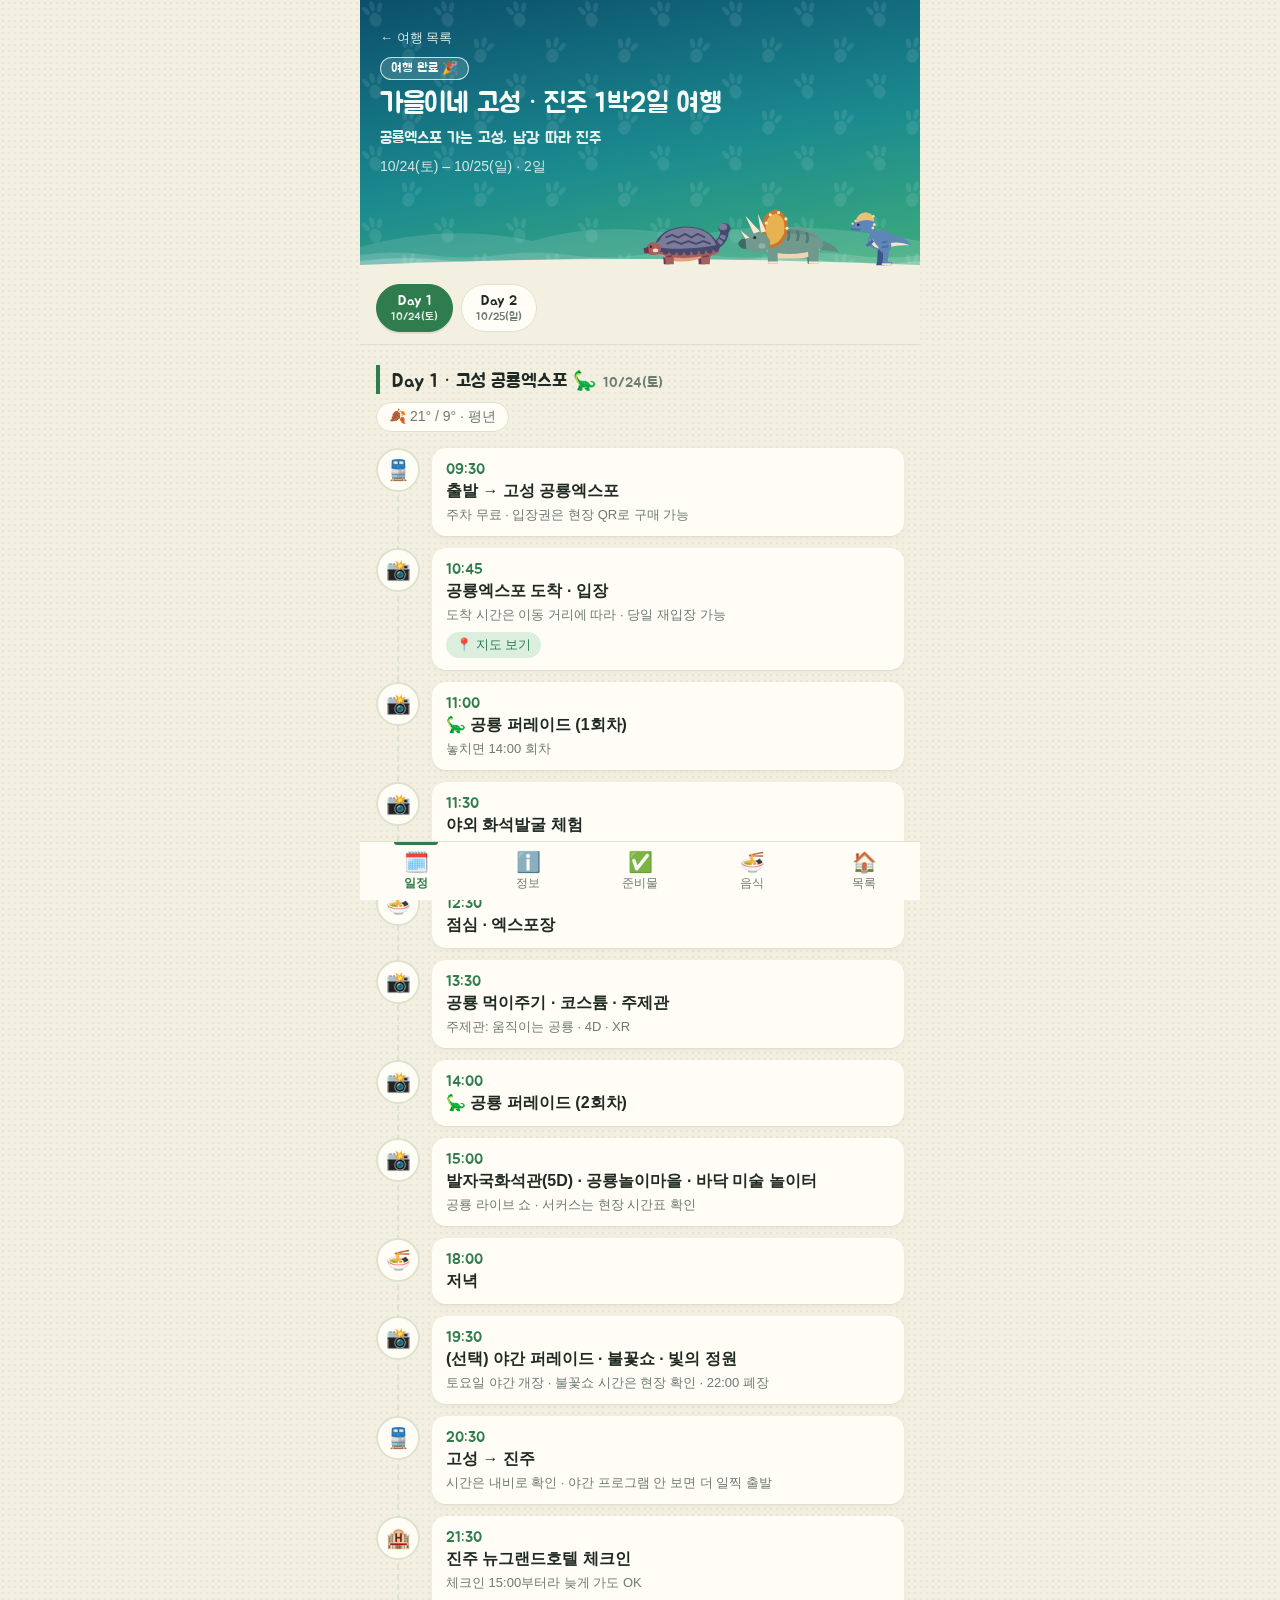
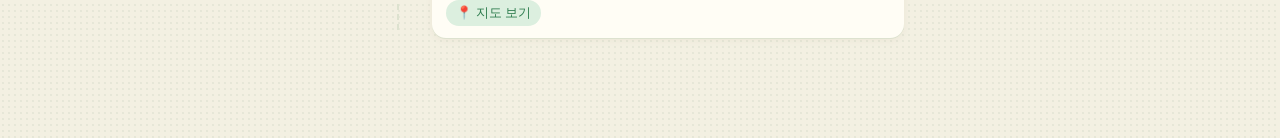
==== commit 3b68d6e1: "Redraw Goseong header dinosaurs in a flat icon style Ankylosaurus, Triceratops and Pachycephalosauru" ====
--- a/goseong-jinju.html
+++ b/goseong-jinju.html
@@ -59,17 +59,16 @@
     .scene .sea2 { fill: rgba(255,255,255,.14); }
 
     /* 해변의 공룡 친구들 (통통 뛰는 움직임) */
-    .hero { padding-bottom: 92px; }
+    .hero { padding-bottom: 96px; }
     .hero > .herd {
       position: absolute !important; z-index: 2 !important;
-      right: 10px; bottom: 6px;
+      right: 8px; bottom: 4px;
       display: flex; align-items: flex-end; gap: 6px; pointer-events: none;
     }
     .herd svg { display: block; overflow: visible; animation: hop 2.6s ease-in-out infinite; transform-origin: 50% 100%; }
-    .herd .o { stroke: #08303a; stroke-width: 1.6; stroke-linejoin: round; }
-    .herd .ankylo { width: 84px; height: 42px; animation-delay: -.4s; }
-    .herd .trike  { width: 100px; height: 58px; animation-delay: -1.3s; }
-    .herd .pachy  { width: 62px; height: 62px; animation: nod 1.8s ease-in-out infinite; }
+    .herd .ankylo { width: 92px; height: 60px; animation-delay: -.4s; }
+    .herd .trike  { width: 104px; height: 68px; animation-delay: -1.3s; }
+    .herd .pachy  { width: 66px; height: 66px; animation: nod 1.8s ease-in-out infinite; }
     @keyframes hop { 0%, 70%, 100% { transform: translateY(0); } 80% { transform: translateY(-6px); } 90% { transform: translateY(0) scaleY(.96); } }
     @keyframes nod { 0%, 60%, 100% { transform: rotate(0); } 75% { transform: rotate(-8deg); } 85% { transform: rotate(3deg); } }
     @media (prefers-reduced-motion: reduce) { .herd svg { animation: none !important; } }
@@ -104,53 +103,62 @@
     <p class="range" id="range"></p>
     <!-- 가을이가 좋아하는 공룡 셋: 안킬로사우루스 · 트리케라톱스 · 파키케팔로사우루스 -->
     <div class="herd">
-      <svg class="ankylo" role="img" aria-label="안킬로사우루스" viewBox="0 0 120 60">
-      <g class="o">
-      <path fill="#b88c4e" d="M101 40 Q110 40 113 34" stroke-width="5" stroke-linecap="round"/>
-      <path fill="none" d="M101 40 Q110 40 113 34"/>
-      <ellipse cx="114" cy="33" rx="6.5" ry="5.5" fill="#8a6a3b"/>
-      <rect x="30" y="40" width="9" height="15" rx="3" fill="#7a5c32"/>
-      <rect x="44" y="41" width="9" height="14" rx="3" fill="#8a6a3b"/>
-      <rect x="80" y="41" width="9" height="14" rx="3" fill="#7a5c32"/>
-      <rect x="92" y="40" width="9" height="15" rx="3" fill="#8a6a3b"/>
-      <path fill="#a77d43" d="M22 44 Q28 14 62 13 Q98 13 106 44 Z"/>
-      <path fill="#f3e3c0" d="M30 30 L24 24 L35 25 Z M44 19 L40 11 L50 16 Z M62 14 L62 5 L69 14 Z M80 16 L85 8 L87 18 Z M96 26 L104 21 L100 31 Z"/>
-      <path fill="#f3e3c0" d="M24 44 L17 47 L26 47 Z M104 44 L111 47 L102 47 Z"/>
-      <ellipse cx="16" cy="40" rx="11" ry="8" fill="#a77d43"/>
-      </g>
-      <g fill="#d4ab6a"><circle cx="48" cy="28" r="3.5"/><circle cx="62" cy="23" r="3.5"/><circle cx="76" cy="28" r="3.5"/><circle cx="55" cy="36" r="3"/><circle cx="69" cy="36" r="3"/><circle cx="88" cy="35" r="3"/><circle cx="38" cy="36" r="3"/></g>
-      <circle cx="13" cy="37" r="2.2" fill="#fff"/><circle cx="12.5" cy="37" r="1.1" fill="#08303a"/>
+      <svg class="ankylo" role="img" aria-label="안킬로사우루스" viewBox="0 0 200 130">
+      <path fill="#6e3358" d="M54 92 L70 92 L70 122 L56 122 Z M130 92 L146 92 L146 122 L132 122 Z"/>
+      <path fill="none" stroke="#45496e" stroke-width="18" stroke-linecap="round" d="M160 82 Q184 78 188 54"/>
+      <path fill="none" stroke="#7b7c99" stroke-width="12" stroke-dasharray="8 4" d="M164 80 Q182 76 186 58"/>
+      <ellipse cx="188" cy="44" rx="13" ry="11" fill="#45496e"/>
+      <ellipse cx="185" cy="41" rx="9" ry="7" fill="#7b7c99"/>
+      <path fill="#a65f5c" d="M40 96 Q40 70 70 66 L160 66 Q178 72 176 96 Q150 112 100 110 Q60 110 40 96 Z"/>
+      <path fill="#e3a07f" d="M48 100 Q90 116 152 102 Q124 118 84 116 Q60 112 48 100 Z"/>
+      <path fill="#a65f5c" d="M58 96 L78 96 L78 122 L60 122 Z M136 96 L158 96 L156 122 L138 122 Z"/>
+      <path fill="#7d3f4d" d="M62 104 L74 102 L74 106 L62 108 Z M140 104 L154 102 L154 106 L140 108 Z"/>
+      <path fill="#45496e" d="M34 92 Q40 44 102 40 Q162 40 178 88 Q150 94 102 96 Q60 98 34 92 Z"/>
+      <g fill="#45496e"><circle cx="44" cy="92" r="6"/><circle cx="60" cy="95" r="6"/><circle cx="76" cy="96" r="6"/><circle cx="92" cy="97" r="6"/><circle cx="108" cy="97" r="6"/><circle cx="124" cy="96" r="6"/><circle cx="140" cy="95" r="6"/><circle cx="156" cy="93" r="6"/><circle cx="170" cy="89" r="6"/></g>
+      <path fill="#7b7c99" d="M42 84 Q48 46 102 42 Q156 42 170 80 Q146 86 102 88 Q64 90 42 84 Z"/>
+      <path fill="none" stroke="#45496e" stroke-width="4" stroke-linejoin="round" d="M60 64 L74 58 L88 64 L102 56 L116 64 L130 56 L146 64"/>
+      <path fill="none" stroke="#45496e" stroke-width="4" stroke-linejoin="round" d="M62 78 L78 72 L94 78 L110 72 L126 78 L142 72 L158 78"/>
+      <path fill="#a65f5c" d="M20 92 Q16 76 32 74 L46 76 Q54 88 46 100 Q34 104 22 100 Z"/>
+      <path fill="#6e3358" d="M12 88 L22 84 L24 98 L14 98 Z"/>
+      <ellipse cx="38" cy="92" rx="6" ry="4" fill="#fbe0c6"/>
+      <path fill="#7b7c99" d="M40 76 L50 68 L48 80 Z"/>
+      <circle cx="28" cy="84" r="2.6" fill="#2b2440"/>
       </svg>
-      <svg class="trike" role="img" aria-label="트리케라톱스" viewBox="0 0 120 70">
-      <g class="o">
-      <path fill="#d9772f" d="M100 36 Q116 38 120 50 Q108 47 98 47 Z"/>
-      <rect x="80" y="48" width="11" height="20" rx="4" fill="#c4682a"/>
-      <rect x="56" y="48" width="11" height="20" rx="4" fill="#c4682a"/>
-      <ellipse cx="72" cy="38" rx="32" ry="20" fill="#e98b3a"/>
-      <rect x="92" y="47" width="11" height="21" rx="4" fill="#e98b3a"/>
-      <rect x="44" y="47" width="11" height="21" rx="4" fill="#e98b3a"/>
-      <path fill="#f6c25e" d="M30 44 Q22 18 40 8 Q58 10 56 30 Q54 44 40 48 Z"/>
-      <path fill="#fff3d6" d="M27 30 L10 10 L33 27 Z M35 28 L22 6 L39 26 Z M12 35 L4 26 L15 33 Z"/>
-      <ellipse cx="24" cy="38" rx="17" ry="11" fill="#e98b3a"/>
-      <path fill="#fff3d6" d="M8 36 Q1 40 7 46 Q11 43 10 38 Z"/>
-      </g>
-      <g fill="#f6c25e" opacity=".7"><circle cx="40" cy="15" r="2"/><circle cx="50" cy="18" r="2"/><circle cx="52" cy="30" r="2"/></g>
-      <circle cx="23" cy="34" r="2.6" fill="#fff"/><circle cx="22.4" cy="34" r="1.3" fill="#08303a"/>
+      <svg class="trike" role="img" aria-label="트리케라톱스" viewBox="0 0 200 130">
+      <path fill="#3e6a63" d="M62 88 L78 88 L78 122 L64 122 Z M136 88 L152 88 L152 122 L138 122 Z"/>
+      <path fill="#5d8c80" d="M158 76 Q186 80 198 100 Q180 96 156 96 Z"/>
+      <path fill="#6f9a8d" d="M50 90 Q52 56 100 52 Q156 50 168 84 Q164 106 120 108 L80 108 Q54 106 50 90 Z"/>
+      <path fill="#5d8c80" d="M66 64 Q108 44 160 72 Q120 58 66 70 Z"/>
+      <path fill="#f2d4b0" d="M58 96 Q100 112 162 94 Q152 110 120 112 L80 112 Q62 108 58 96 Z"/>
+      <g fill="none" stroke="#4f7a70" stroke-width="5" stroke-linecap="round"><path d="M100 60 Q104 68 100 76"/><path d="M118 60 Q122 68 118 76"/><path d="M136 64 Q140 72 136 80"/></g>
+      <path fill="#6f9a8d" d="M60 92 L80 92 L80 122 L62 122 Z M138 90 L160 90 L158 122 L140 122 Z"/>
+      <path fill="#fbe8cf" d="M62 118 h18 v4 h-18 Z M140 118 h18 v4 h-18 Z"/>
+      <path fill="#c9772f" d="M54 72 Q42 26 76 18 Q106 26 98 66 Q88 92 64 92 Z"/>
+      <path fill="#e7b24f" d="M60 70 Q50 32 76 26 Q98 32 92 64 Q84 84 66 86 Z"/>
+      <g fill="#fbe8cf"><circle cx="58" cy="44" r="3"/><circle cx="66" cy="28" r="3"/><circle cx="82" cy="24" r="3"/><circle cx="96" cy="36" r="3"/><circle cx="98" cy="54" r="3"/></g>
+      <path fill="#6f9a8d" d="M14 80 Q18 62 38 60 Q60 62 66 80 Q62 98 40 100 Q22 100 14 88 Z"/>
+      <path fill="#3e6a63" d="M4 84 Q6 74 18 74 L20 94 Q8 94 4 84 Z"/>
+      <path fill="#fbe8cf" d="M34 64 L18 30 L46 60 Z M48 62 L42 26 L58 60 Z M18 74 L8 58 L26 72 Z"/>
+      <ellipse cx="50" cy="88" rx="7" ry="5" fill="#8fb5a9"/>
+      <circle cx="36" cy="72" r="2.8" fill="#1f2d2a"/>
       </svg>
-      <svg class="pachy" role="img" aria-label="파키케팔로사우루스" viewBox="0 0 90 90">
-      <g class="o">
-      <path fill="#6f7fd6" d="M58 42 Q82 44 90 58 Q76 54 58 56 Z"/>
-      <path fill="#5262b8" d="M40 58 L42 80 L36 84 L46 84 L48 78 L48 58 Z"/>
-      <path fill="#6f7fd6" d="M26 28 Q32 38 40 40 L46 32 Q38 28 34 22 Z"/>
-      <ellipse cx="48" cy="46" rx="18" ry="14" fill="#6f7fd6" transform="rotate(-20 48 46)"/>
-      <ellipse cx="54" cy="56" rx="9" ry="11" fill="#6f7fd6"/>
-      <path fill="#6f7fd6" d="M52 62 L50 82 L43 86 L56 86 L58 80 L60 62 Z"/>
-      <path fill="none" stroke-width="3" stroke-linecap="round" d="M36 46 L30 52"/>
-      <path fill="#6f7fd6" d="M3 30 Q1 23 9 21 Q12 8 24 7 Q37 8 37 22 Q37 31 28 33 Q14 37 3 30 Z"/>
-      <path fill="#aab4f2" d="M9 21 Q12 8 24 7 Q37 8 37 22 Q25 16 9 21 Z"/>
-      </g>
-      <g fill="#fff3d6" class="o" stroke-width="1"><circle cx="38" cy="18" r="2"/><circle cx="37" cy="25" r="2"/><circle cx="34" cy="11" r="2"/><circle cx="7" cy="22" r="1.6"/></g>
-      <circle cx="15" cy="26" r="2.4" fill="#fff"/><circle cx="14.4" cy="26" r="1.2" fill="#08303a"/>
+      <svg class="pachy" role="img" aria-label="파키케팔로사우루스" viewBox="0 0 140 140">
+      <path fill="#3c5486" d="M68 92 L80 92 L78 126 L84 130 L82 134 L64 134 L66 126 Z"/>
+      <path fill="#5f86b8" d="M86 70 Q120 68 140 92 Q114 86 84 96 Z"/>
+      <path fill="#f6e3c9" d="M90 88 Q114 82 136 92 Q112 90 90 96 Z"/>
+      <path fill="#5f86b8" d="M40 54 Q48 70 60 74 L68 62 Q56 56 52 46 Z"/>
+      <ellipse cx="72" cy="80" rx="26" ry="20" fill="#5f86b8" transform="rotate(-15 72 80)"/>
+      <path fill="#f6e3c9" d="M50 80 Q56 100 80 100 Q64 96 58 80 Z"/>
+      <ellipse cx="82" cy="92" rx="14" ry="16" fill="#5f86b8"/>
+      <path fill="#4a6ea0" d="M76 84 L88 82 L88 86 L76 88 Z M76 94 L90 92 L90 96 L76 98 Z"/>
+      <path fill="#5f86b8" d="M80 100 L92 100 L88 126 L98 128 L96 134 L76 134 L78 126 Z"/>
+      <path fill="#f6e3c9" d="M76 130 h20 v4 h-20 Z"/>
+      <path fill="#4a6ea0" d="M54 78 Q48 88 42 90 L44 95 Q54 92 60 84 Z"/>
+      <path fill="#5f86b8" d="M12 58 Q8 48 18 44 Q22 24 42 22 Q60 24 60 42 Q60 58 46 62 Q28 66 12 58 Z"/>
+      <path fill="#e8c27a" d="M20 44 Q22 24 42 22 Q60 24 60 42 Q44 34 20 44 Z"/>
+      <g fill="#f6e3b5"><circle cx="60" cy="48" r="3"/><circle cx="57" cy="55" r="3"/><circle cx="58" cy="30" r="2.6"/><circle cx="14" cy="46" r="2.4"/><circle cx="20" cy="40" r="2.2"/></g>
+      <path fill="#4a6ea0" d="M10 54 Q20 58 32 56 L30 60 Q18 62 10 58 Z"/>
+      <circle cx="26" cy="48" r="2.6" fill="#1f2340"/>
       </svg>
     </div>
     <svg class="scene" viewBox="0 0 390 72" preserveAspectRatio="none" aria-hidden="true">
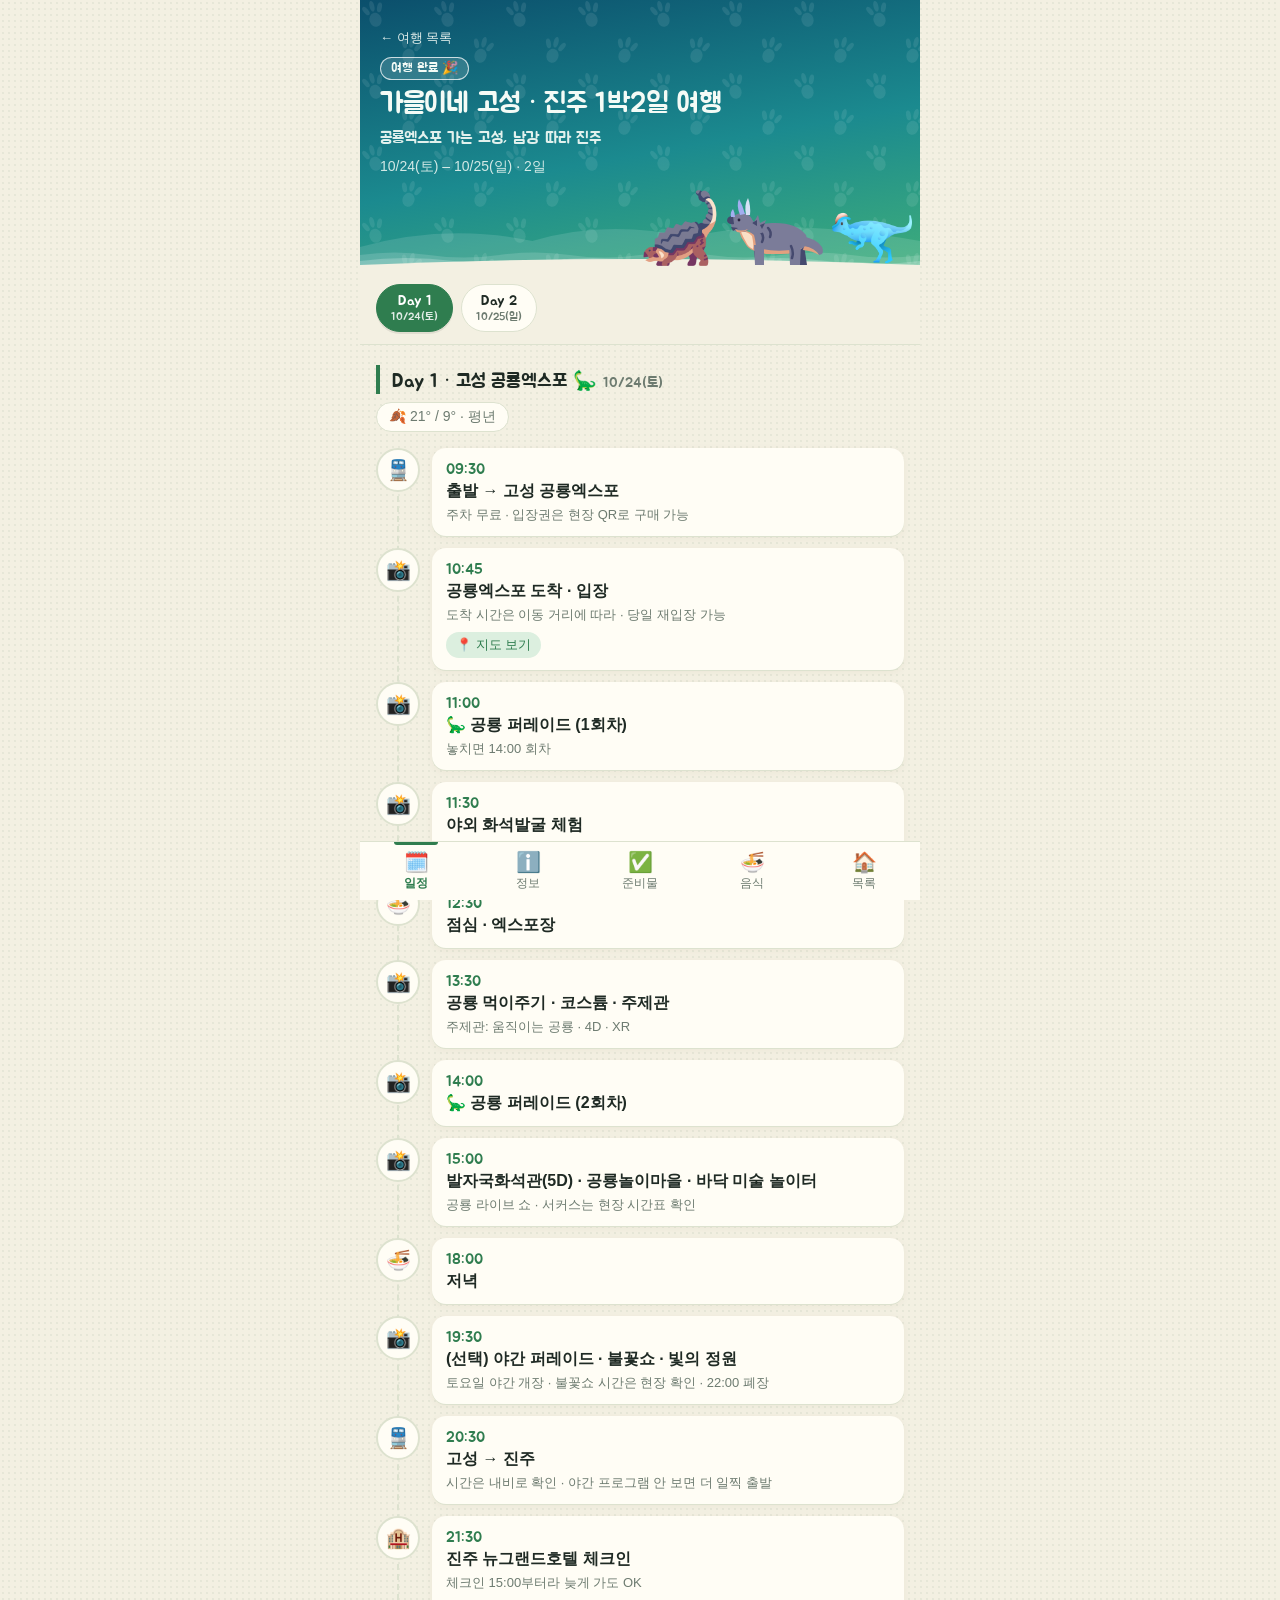
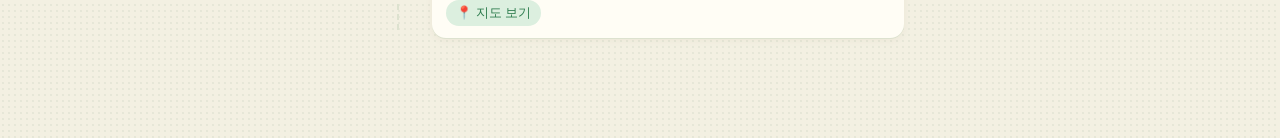
==== commit a815f650: "Use the user's dinosaur images in the Goseong header and home card Ankylosaurus and Pachycephalosaur" ====
--- a/goseong-jinju.html
+++ b/goseong-jinju.html
@@ -65,13 +65,13 @@
       right: 8px; bottom: 4px;
       display: flex; align-items: flex-end; gap: 6px; pointer-events: none;
     }
-    .herd svg { display: block; overflow: visible; animation: hop 2.6s ease-in-out infinite; transform-origin: 50% 100%; }
-    .herd .ankylo { width: 92px; height: 60px; animation-delay: -.4s; }
-    .herd .trike  { width: 104px; height: 68px; animation-delay: -1.3s; }
-    .herd .pachy  { width: 66px; height: 66px; animation: nod 1.8s ease-in-out infinite; }
+    .herd > * { display: block; overflow: visible; animation: hop 2.6s ease-in-out infinite; transform-origin: 50% 100%; }
+    .herd .ankylo { width: 80px; height: 80px; scale: -1 1; animation-delay: -.4s; }
+    .herd .trike  { width: 100px; height: 70px; animation-delay: -1.3s; }
+    .herd .pachy  { width: 80px; height: 80px; scale: -1 1; margin-bottom: -10px; animation: nod 1.8s ease-in-out infinite; }
     @keyframes hop { 0%, 70%, 100% { transform: translateY(0); } 80% { transform: translateY(-6px); } 90% { transform: translateY(0) scaleY(.96); } }
     @keyframes nod { 0%, 60%, 100% { transform: rotate(0); } 75% { transform: rotate(-8deg); } 85% { transform: rotate(3deg); } }
-    @media (prefers-reduced-motion: reduce) { .herd svg { animation: none !important; } }
+    @media (prefers-reduced-motion: reduce) { .herd > * { animation: none !important; } }
 
     /* 정보 탭: 공룡엑스포 안내 */
     .expo-note { font-size: 13px; color: var(--muted); margin: -6px 0 12px; }
@@ -103,63 +103,29 @@
     <p class="range" id="range"></p>
     <!-- 가을이가 좋아하는 공룡 셋: 안킬로사우루스 · 트리케라톱스 · 파키케팔로사우루스 -->
     <div class="herd">
-      <svg class="ankylo" role="img" aria-label="안킬로사우루스" viewBox="0 0 200 130">
-      <path fill="#6e3358" d="M54 92 L70 92 L70 122 L56 122 Z M130 92 L146 92 L146 122 L132 122 Z"/>
-      <path fill="none" stroke="#45496e" stroke-width="18" stroke-linecap="round" d="M160 82 Q184 78 188 54"/>
-      <path fill="none" stroke="#7b7c99" stroke-width="12" stroke-dasharray="8 4" d="M164 80 Q182 76 186 58"/>
-      <ellipse cx="188" cy="44" rx="13" ry="11" fill="#45496e"/>
-      <ellipse cx="185" cy="41" rx="9" ry="7" fill="#7b7c99"/>
-      <path fill="#a65f5c" d="M40 96 Q40 70 70 66 L160 66 Q178 72 176 96 Q150 112 100 110 Q60 110 40 96 Z"/>
-      <path fill="#e3a07f" d="M48 100 Q90 116 152 102 Q124 118 84 116 Q60 112 48 100 Z"/>
-      <path fill="#a65f5c" d="M58 96 L78 96 L78 122 L60 122 Z M136 96 L158 96 L156 122 L138 122 Z"/>
-      <path fill="#7d3f4d" d="M62 104 L74 102 L74 106 L62 108 Z M140 104 L154 102 L154 106 L140 108 Z"/>
-      <path fill="#45496e" d="M34 92 Q40 44 102 40 Q162 40 178 88 Q150 94 102 96 Q60 98 34 92 Z"/>
-      <g fill="#45496e"><circle cx="44" cy="92" r="6"/><circle cx="60" cy="95" r="6"/><circle cx="76" cy="96" r="6"/><circle cx="92" cy="97" r="6"/><circle cx="108" cy="97" r="6"/><circle cx="124" cy="96" r="6"/><circle cx="140" cy="95" r="6"/><circle cx="156" cy="93" r="6"/><circle cx="170" cy="89" r="6"/></g>
-      <path fill="#7b7c99" d="M42 84 Q48 46 102 42 Q156 42 170 80 Q146 86 102 88 Q64 90 42 84 Z"/>
-      <path fill="none" stroke="#45496e" stroke-width="4" stroke-linejoin="round" d="M60 64 L74 58 L88 64 L102 56 L116 64 L130 56 L146 64"/>
-      <path fill="none" stroke="#45496e" stroke-width="4" stroke-linejoin="round" d="M62 78 L78 72 L94 78 L110 72 L126 78 L142 72 L158 78"/>
-      <path fill="#a65f5c" d="M20 92 Q16 76 32 74 L46 76 Q54 88 46 100 Q34 104 22 100 Z"/>
-      <path fill="#6e3358" d="M12 88 L22 84 L24 98 L14 98 Z"/>
-      <ellipse cx="38" cy="92" rx="6" ry="4" fill="#fbe0c6"/>
-      <path fill="#7b7c99" d="M40 76 L50 68 L48 80 Z"/>
-      <circle cx="28" cy="84" r="2.6" fill="#2b2440"/>
+      <img class="ankylo" src="images/dino-ankylosaurus.png" alt="안킬로사우루스">
+      <svg class="trike" role="img" aria-label="트리케라톱스" viewBox="0 0 200 140">
+      <path fill="#45496e" d="M54 94 L70 94 L76 134 L60 134 Z M140 94 L156 94 L162 134 L146 134 Z"/>
+      <path fill="#7b7c99" d="M148 76 Q180 80 192 98 Q198 112 186 114 Q180 100 158 100 Z"/>
+      <path fill="#e3a07f" d="M156 96 Q178 100 186 114 Q174 106 154 104 Z"/>
+      <path fill="#7b7c99" d="M42 80 Q48 52 92 50 Q140 48 160 74 Q168 100 140 106 L80 108 Q50 104 42 80 Z"/>
+      <path fill="#e3a07f" d="M58 98 Q100 112 152 100 Q142 112 110 112 L80 112 Q62 108 58 98 Z"/>
+      <path fill="#e3a07f" d="M26 66 Q42 62 56 74 Q62 96 58 106 Q44 102 38 90 Q30 80 26 66 Z"/>
+      <path fill="#fbe0c6" d="M30 68 Q42 66 52 76 Q56 94 54 102 Q44 98 40 88 Q34 78 30 68 Z"/>
+      <path fill="#7b7c99" d="M56 94 L76 94 L76 134 L58 134 Z M126 90 L150 90 L148 134 L128 134 Z"/>
+      <g fill="none" stroke="#45496e" stroke-width="5" stroke-linecap="round"><path d="M68 66 Q78 76 72 88"/><path d="M84 60 Q92 68 88 78"/><path d="M130 96 Q136 108 132 120"/></g>
+      <path fill="#7b7c99" d="M40 56 L46 36 L56 48 L64 34 L68 50 L80 44 L74 60 L84 62 Q72 74 52 70 Z"/>
+      <path fill="#45496e" d="M52 50 L62 44 L62 56 Z M68 54 L78 50 L72 62 Z"/>
+      <path fill="#7b7c99" d="M10 46 Q14 32 30 30 Q46 30 52 42 Q56 56 46 64 Q30 72 18 66 Q8 58 10 46 Z"/>
+      <path fill="#45496e" d="M2 46 Q2 36 14 36 L16 52 Q6 54 2 46 Z"/>
+      <path fill="#45496e" d="M10 58 L24 60 L14 66 Z"/>
+      <path fill="#e3a07f" d="M18 62 Q30 68 44 62 Q36 70 22 68 Z"/>
+      <path fill="#d6e1f6" d="M40 34 Q36 14 44 0 Q50 16 48 34 Z"/>
+      <path fill="#a3aef0" d="M28 34 Q20 14 26 2 Q34 16 38 32 Z"/>
+      <path fill="#a3aef0" d="M10 38 Q8 28 14 22 Q18 30 18 38 Z"/>
+      <circle cx="26" cy="44" r="2.8" fill="#2b2440"/>
       </svg>
-      <svg class="trike" role="img" aria-label="트리케라톱스" viewBox="0 0 200 130">
-      <path fill="#3e6a63" d="M62 88 L78 88 L78 122 L64 122 Z M136 88 L152 88 L152 122 L138 122 Z"/>
-      <path fill="#5d8c80" d="M158 76 Q186 80 198 100 Q180 96 156 96 Z"/>
-      <path fill="#6f9a8d" d="M50 90 Q52 56 100 52 Q156 50 168 84 Q164 106 120 108 L80 108 Q54 106 50 90 Z"/>
-      <path fill="#5d8c80" d="M66 64 Q108 44 160 72 Q120 58 66 70 Z"/>
-      <path fill="#f2d4b0" d="M58 96 Q100 112 162 94 Q152 110 120 112 L80 112 Q62 108 58 96 Z"/>
-      <g fill="none" stroke="#4f7a70" stroke-width="5" stroke-linecap="round"><path d="M100 60 Q104 68 100 76"/><path d="M118 60 Q122 68 118 76"/><path d="M136 64 Q140 72 136 80"/></g>
-      <path fill="#6f9a8d" d="M60 92 L80 92 L80 122 L62 122 Z M138 90 L160 90 L158 122 L140 122 Z"/>
-      <path fill="#fbe8cf" d="M62 118 h18 v4 h-18 Z M140 118 h18 v4 h-18 Z"/>
-      <path fill="#c9772f" d="M54 72 Q42 26 76 18 Q106 26 98 66 Q88 92 64 92 Z"/>
-      <path fill="#e7b24f" d="M60 70 Q50 32 76 26 Q98 32 92 64 Q84 84 66 86 Z"/>
-      <g fill="#fbe8cf"><circle cx="58" cy="44" r="3"/><circle cx="66" cy="28" r="3"/><circle cx="82" cy="24" r="3"/><circle cx="96" cy="36" r="3"/><circle cx="98" cy="54" r="3"/></g>
-      <path fill="#6f9a8d" d="M14 80 Q18 62 38 60 Q60 62 66 80 Q62 98 40 100 Q22 100 14 88 Z"/>
-      <path fill="#3e6a63" d="M4 84 Q6 74 18 74 L20 94 Q8 94 4 84 Z"/>
-      <path fill="#fbe8cf" d="M34 64 L18 30 L46 60 Z M48 62 L42 26 L58 60 Z M18 74 L8 58 L26 72 Z"/>
-      <ellipse cx="50" cy="88" rx="7" ry="5" fill="#8fb5a9"/>
-      <circle cx="36" cy="72" r="2.8" fill="#1f2d2a"/>
-      </svg>
-      <svg class="pachy" role="img" aria-label="파키케팔로사우루스" viewBox="0 0 140 140">
-      <path fill="#3c5486" d="M68 92 L80 92 L78 126 L84 130 L82 134 L64 134 L66 126 Z"/>
-      <path fill="#5f86b8" d="M86 70 Q120 68 140 92 Q114 86 84 96 Z"/>
-      <path fill="#f6e3c9" d="M90 88 Q114 82 136 92 Q112 90 90 96 Z"/>
-      <path fill="#5f86b8" d="M40 54 Q48 70 60 74 L68 62 Q56 56 52 46 Z"/>
-      <ellipse cx="72" cy="80" rx="26" ry="20" fill="#5f86b8" transform="rotate(-15 72 80)"/>
-      <path fill="#f6e3c9" d="M50 80 Q56 100 80 100 Q64 96 58 80 Z"/>
-      <ellipse cx="82" cy="92" rx="14" ry="16" fill="#5f86b8"/>
-      <path fill="#4a6ea0" d="M76 84 L88 82 L88 86 L76 88 Z M76 94 L90 92 L90 96 L76 98 Z"/>
-      <path fill="#5f86b8" d="M80 100 L92 100 L88 126 L98 128 L96 134 L76 134 L78 126 Z"/>
-      <path fill="#f6e3c9" d="M76 130 h20 v4 h-20 Z"/>
-      <path fill="#4a6ea0" d="M54 78 Q48 88 42 90 L44 95 Q54 92 60 84 Z"/>
-      <path fill="#5f86b8" d="M12 58 Q8 48 18 44 Q22 24 42 22 Q60 24 60 42 Q60 58 46 62 Q28 66 12 58 Z"/>
-      <path fill="#e8c27a" d="M20 44 Q22 24 42 22 Q60 24 60 42 Q44 34 20 44 Z"/>
-      <g fill="#f6e3b5"><circle cx="60" cy="48" r="3"/><circle cx="57" cy="55" r="3"/><circle cx="58" cy="30" r="2.6"/><circle cx="14" cy="46" r="2.4"/><circle cx="20" cy="40" r="2.2"/></g>
-      <path fill="#4a6ea0" d="M10 54 Q20 58 32 56 L30 60 Q18 62 10 58 Z"/>
-      <circle cx="26" cy="48" r="2.6" fill="#1f2340"/>
-      </svg>
+      <img class="pachy" src="images/dino-pachycephalosaurus.png" alt="파키케팔로사우루스">
     </div>
     <svg class="scene" viewBox="0 0 390 72" preserveAspectRatio="none" aria-hidden="true">
       <!-- 남해안 섬 · 바다 물결 -->
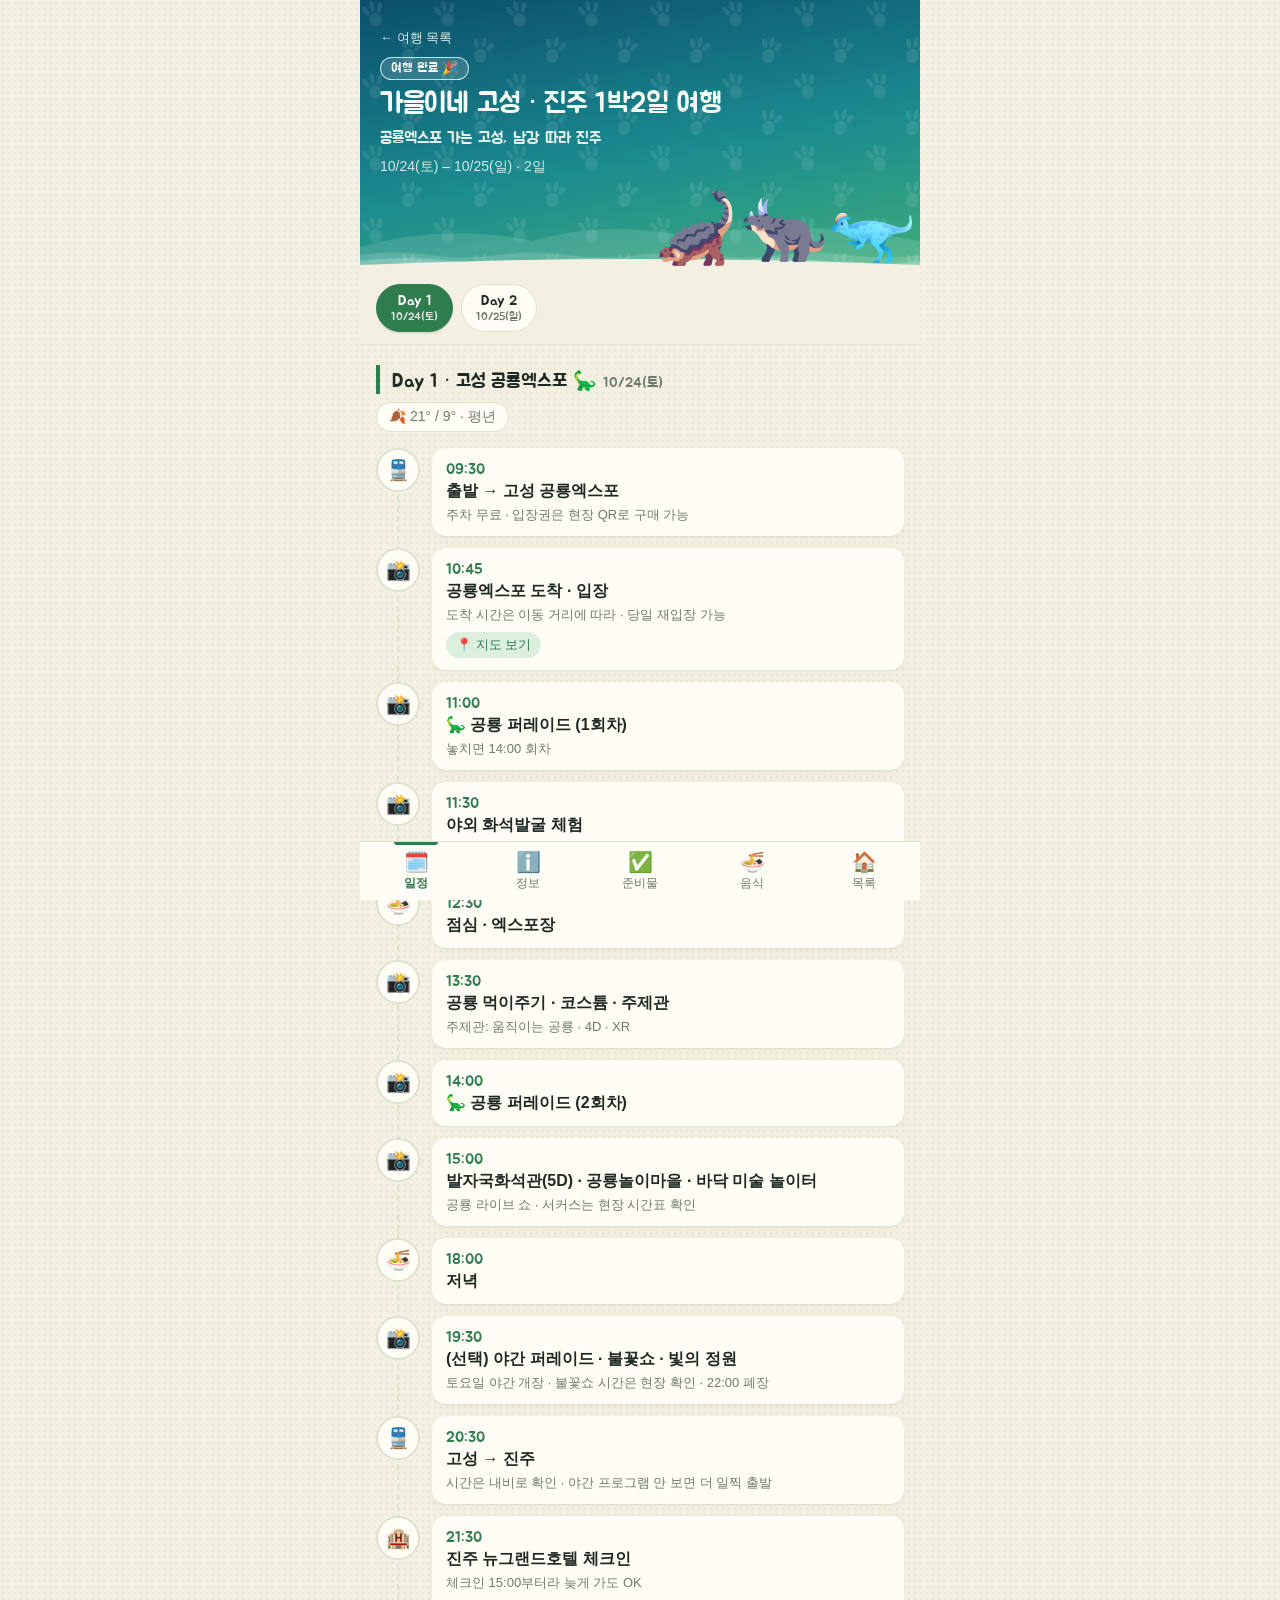
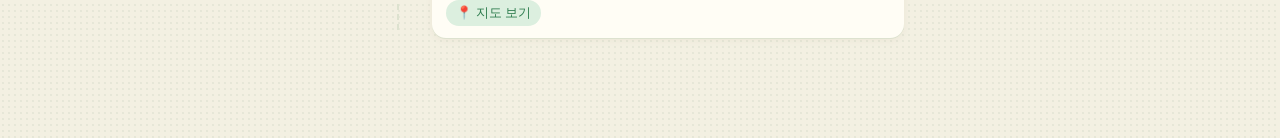
==== commit affa9134: "Use the user's triceratops image in the Goseong header Co-Authored-By: Claude Opus 5.5 <noreply@anth" ====
--- a/goseong-jinju.html
+++ b/goseong-jinju.html
@@ -67,7 +67,7 @@
     }
     .herd > * { display: block; overflow: visible; animation: hop 2.6s ease-in-out infinite; transform-origin: 50% 100%; }
     .herd .ankylo { width: 80px; height: 80px; scale: -1 1; animation-delay: -.4s; }
-    .herd .trike  { width: 100px; height: 70px; animation-delay: -1.3s; }
+    .herd .trike  { width: 84px; height: 84px; scale: -1 1; margin-bottom: -4px; animation-delay: -1.3s; }
     .herd .pachy  { width: 80px; height: 80px; scale: -1 1; margin-bottom: -10px; animation: nod 1.8s ease-in-out infinite; }
     @keyframes hop { 0%, 70%, 100% { transform: translateY(0); } 80% { transform: translateY(-6px); } 90% { transform: translateY(0) scaleY(.96); } }
     @keyframes nod { 0%, 60%, 100% { transform: rotate(0); } 75% { transform: rotate(-8deg); } 85% { transform: rotate(3deg); } }
@@ -104,27 +104,7 @@
     <!-- 가을이가 좋아하는 공룡 셋: 안킬로사우루스 · 트리케라톱스 · 파키케팔로사우루스 -->
     <div class="herd">
       <img class="ankylo" src="images/dino-ankylosaurus.png" alt="안킬로사우루스">
-      <svg class="trike" role="img" aria-label="트리케라톱스" viewBox="0 0 200 140">
-      <path fill="#45496e" d="M54 94 L70 94 L76 134 L60 134 Z M140 94 L156 94 L162 134 L146 134 Z"/>
-      <path fill="#7b7c99" d="M148 76 Q180 80 192 98 Q198 112 186 114 Q180 100 158 100 Z"/>
-      <path fill="#e3a07f" d="M156 96 Q178 100 186 114 Q174 106 154 104 Z"/>
-      <path fill="#7b7c99" d="M42 80 Q48 52 92 50 Q140 48 160 74 Q168 100 140 106 L80 108 Q50 104 42 80 Z"/>
-      <path fill="#e3a07f" d="M58 98 Q100 112 152 100 Q142 112 110 112 L80 112 Q62 108 58 98 Z"/>
-      <path fill="#e3a07f" d="M26 66 Q42 62 56 74 Q62 96 58 106 Q44 102 38 90 Q30 80 26 66 Z"/>
-      <path fill="#fbe0c6" d="M30 68 Q42 66 52 76 Q56 94 54 102 Q44 98 40 88 Q34 78 30 68 Z"/>
-      <path fill="#7b7c99" d="M56 94 L76 94 L76 134 L58 134 Z M126 90 L150 90 L148 134 L128 134 Z"/>
-      <g fill="none" stroke="#45496e" stroke-width="5" stroke-linecap="round"><path d="M68 66 Q78 76 72 88"/><path d="M84 60 Q92 68 88 78"/><path d="M130 96 Q136 108 132 120"/></g>
-      <path fill="#7b7c99" d="M40 56 L46 36 L56 48 L64 34 L68 50 L80 44 L74 60 L84 62 Q72 74 52 70 Z"/>
-      <path fill="#45496e" d="M52 50 L62 44 L62 56 Z M68 54 L78 50 L72 62 Z"/>
-      <path fill="#7b7c99" d="M10 46 Q14 32 30 30 Q46 30 52 42 Q56 56 46 64 Q30 72 18 66 Q8 58 10 46 Z"/>
-      <path fill="#45496e" d="M2 46 Q2 36 14 36 L16 52 Q6 54 2 46 Z"/>
-      <path fill="#45496e" d="M10 58 L24 60 L14 66 Z"/>
-      <path fill="#e3a07f" d="M18 62 Q30 68 44 62 Q36 70 22 68 Z"/>
-      <path fill="#d6e1f6" d="M40 34 Q36 14 44 0 Q50 16 48 34 Z"/>
-      <path fill="#a3aef0" d="M28 34 Q20 14 26 2 Q34 16 38 32 Z"/>
-      <path fill="#a3aef0" d="M10 38 Q8 28 14 22 Q18 30 18 38 Z"/>
-      <circle cx="26" cy="44" r="2.8" fill="#2b2440"/>
-      </svg>
+      <img class="trike" src="images/dino-triceratops.png" alt="트리케라톱스">
       <img class="pachy" src="images/dino-pachycephalosaurus.png" alt="파키케팔로사우루스">
     </div>
     <svg class="scene" viewBox="0 0 390 72" preserveAspectRatio="none" aria-hidden="true">
